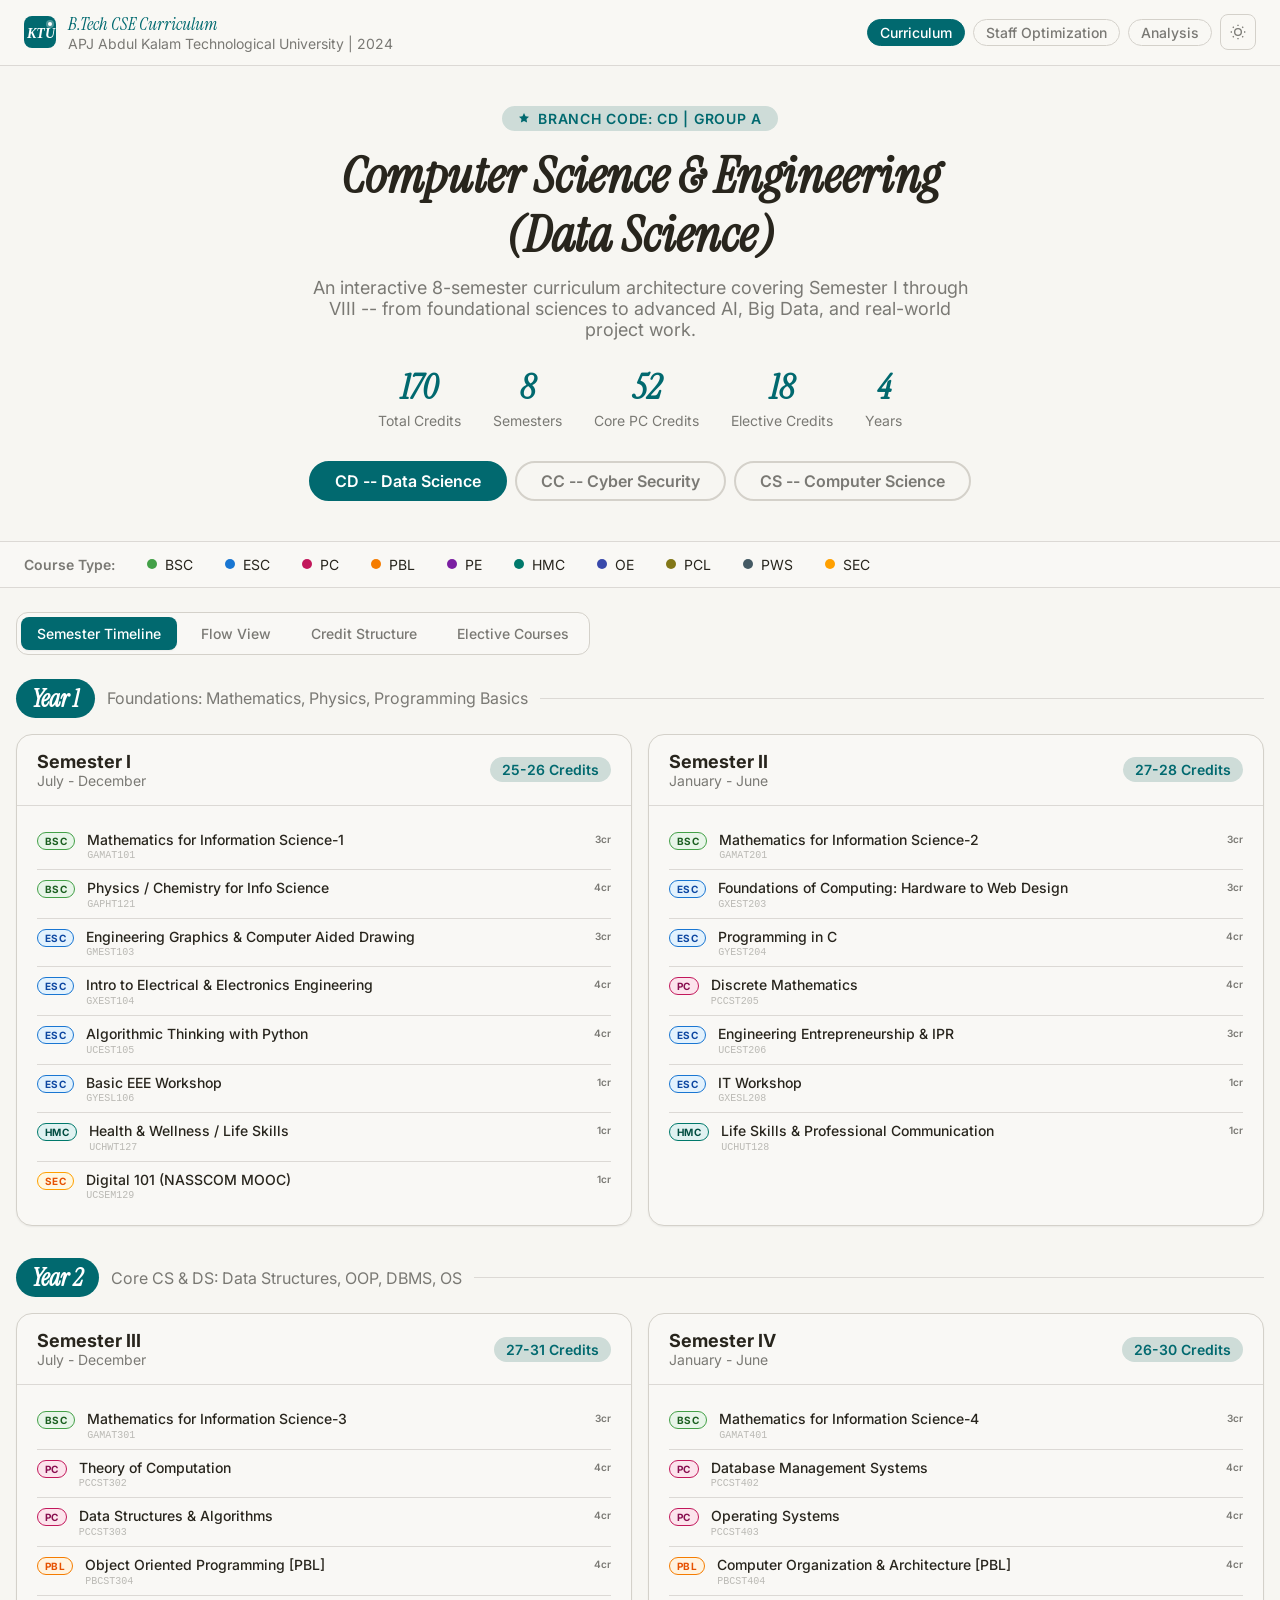
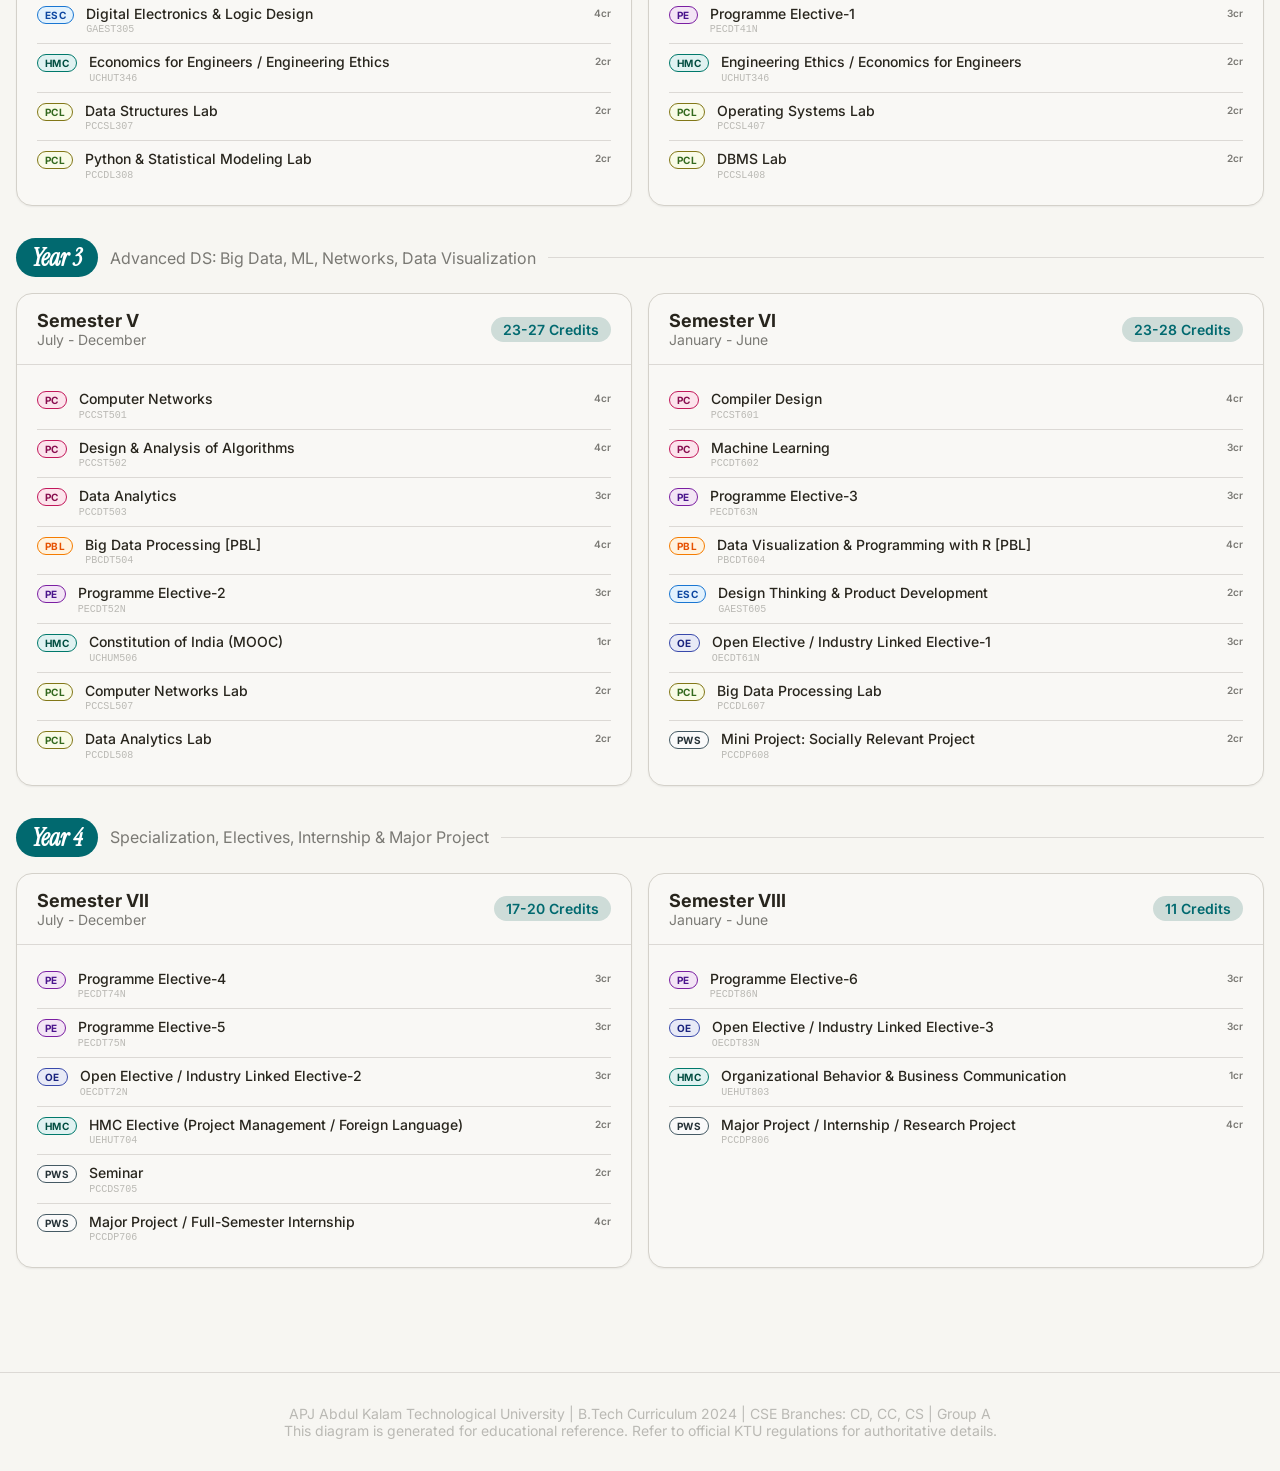
==== index.html @ 8cf97172 "Add files via upload" ====
<!DOCTYPE html>
<html lang="en" data-theme="light">
<head>
<meta charset="UTF-8">
<meta name="viewport" content="width=device-width, initial-scale=1.0">
<title>KTU B.Tech CSE Curriculum Architecture 2024</title>
<link rel="preconnect" href="https://fonts.googleapis.com">
<link rel="preconnect" href="https://fonts.gstatic.com" crossorigin>
<link href="https://fonts.googleapis.com/css2?family=Inter:wght@300..700&family=Instrument+Serif:ital@0;1&display=swap" rel="stylesheet">
<link rel="stylesheet" href="css/styles.css">
</head>
<body>

<nav class="topbar">
  <div class="topbar-brand">
    <svg width="32" height="32" viewBox="0 0 32 32" fill="none" aria-label="KTU CSE Logo">
      <rect width="32" height="32" rx="8" fill="var(--color-primary)"/>
      <text x="3" y="22" font-family="Georgia,serif" font-size="14" font-weight="700" fill="white" font-style="italic">KTU</text>
      <circle cx="26" cy="8" r="4" fill="white" opacity="0.3"/>
      <circle cx="26" cy="8" r="2" fill="white"/>
    </svg>
    <div>
      <div class="brand-name">B.Tech CSE Curriculum</div>
      <div class="brand-sub">APJ Abdul Kalam Technological University | 2024</div>
    </div>
  </div>
  <div class="topbar-nav">
    <a href="index.html" class="nav-pill active">Curriculum</a>
    <a href="optimization.html" class="nav-pill">Staff Optimization</a>
    <a href="analysis.html" class="nav-pill">Analysis</a>
    <button class="theme-toggle" data-theme-toggle aria-label="Toggle theme">
      <svg width="16" height="16" viewBox="0 0 24 24" fill="none" stroke="currentColor" stroke-width="2"><circle cx="12" cy="12" r="5"/><path d="M12 1v2M12 21v2M4.22 4.22l1.42 1.42M18.36 18.36l1.42 1.42M1 12h2M21 12h2M4.22 19.78l1.42-1.42M18.36 5.64l1.42-1.42"/></svg>
    </button>
  </div>
</nav>

<section class="hero reveal">
  <div class="hero-badge">
    <svg width="12" height="12" viewBox="0 0 24 24" fill="currentColor"><path d="M12 2L15.09 8.26L22 9.27L17 14.14L18.18 21.02L12 17.77L5.82 21.02L7 14.14L2 9.27L8.91 8.26L12 2Z"/></svg>
    <span id="hero-badge-text">Branch Code: CD | Group A</span>
  </div>
  <h1 id="hero-title">Computer Science &amp; Engineering<br/>(Data Science)</h1>
  <p id="hero-desc">An interactive 8-semester curriculum architecture covering Semester I through VIII -- from foundational sciences to advanced AI, Big Data, and real-world project work.</p>
  <div class="hero-stats">
    <div class="stat-item"><div class="stat-num">170</div><div class="stat-label">Total Credits</div></div>
    <div class="stat-item"><div class="stat-num">8</div><div class="stat-label">Semesters</div></div>
    <div class="stat-item"><div class="stat-num">52</div><div class="stat-label">Core PC Credits</div></div>
    <div class="stat-item"><div class="stat-num">18</div><div class="stat-label">Elective Credits</div></div>
    <div class="stat-item"><div class="stat-num">4</div><div class="stat-label">Years</div></div>
  </div>
</section>

<!-- BRANCH SELECTOR -->
<div style="text-align:center;padding:0 var(--space-6) var(--space-4);">
  <div class="branch-tabs">
    <button class="branch-tab active" data-branch="CD">CD -- Data Science</button>
    <button class="branch-tab" data-branch="CC">CC -- Cyber Security</button>
    <button class="branch-tab" data-branch="CS">CS -- Computer Science</button>
  </div>
</div>

<div class="legend-bar">
  <div class="legend-inner">
    <span class="legend-label">Course Type:</span>
    <span class="legend-item"><span class="legend-dot" style="background:var(--bsc-border)"></span>BSC</span>
    <span class="legend-item"><span class="legend-dot" style="background:var(--esc-border)"></span>ESC</span>
    <span class="legend-item"><span class="legend-dot" style="background:var(--pc-border)"></span>PC</span>
    <span class="legend-item"><span class="legend-dot" style="background:var(--pbl-border)"></span>PBL</span>
    <span class="legend-item"><span class="legend-dot" style="background:var(--pe-border)"></span>PE</span>
    <span class="legend-item"><span class="legend-dot" style="background:var(--hmc-border)"></span>HMC</span>
    <span class="legend-item"><span class="legend-dot" style="background:var(--oe-border)"></span>OE</span>
    <span class="legend-item"><span class="legend-dot" style="background:var(--pcl-border)"></span>PCL</span>
    <span class="legend-item"><span class="legend-dot" style="background:var(--pws-border)"></span>PWS</span>
    <span class="legend-item"><span class="legend-dot" style="background:var(--sec-border)"></span>SEC</span>
  </div>
</div>

<main class="main-content">
  <div class="view-tabs">
    <button class="view-tab active" data-view="timeline">Semester Timeline</button>
    <button class="view-tab" data-view="flow">Flow View</button>
    <button class="view-tab" data-view="credits">Credit Structure</button>
    <button class="view-tab" data-view="electives">Elective Courses</button>
  </div>

  <!-- TIMELINE VIEW -->
  <div class="timeline active" id="view-timeline">
    <div class="year-section reveal">
      <div class="year-header">
        <span class="year-badge">Year 1</span>
        <span class="year-label">Foundations: Mathematics, Physics, Programming Basics</span>
        <div class="year-line"></div>
      </div>
      <div class="semesters-row">
        <div class="semester-card" id="sem1">
          <div class="sem-header">
            <div><div class="sem-title">Semester I</div><div class="sem-period">July - December</div></div>
            <span class="sem-credits-badge" id="sem1-credits">25-26 Credits</span>
          </div>
          <div class="sem-body" id="sem1-body"></div>
        </div>
        <div class="semester-card" id="sem2">
          <div class="sem-header">
            <div><div class="sem-title">Semester II</div><div class="sem-period">January - June</div></div>
            <span class="sem-credits-badge" id="sem2-credits">27-28 Credits</span>
          </div>
          <div class="sem-body" id="sem2-body"></div>
        </div>
      </div>
    </div>

    <div class="year-section reveal">
      <div class="year-header">
        <span class="year-badge">Year 2</span>
        <span class="year-label">Core CS: Data Structures, Theory, DBMS, OS</span>
        <div class="year-line"></div>
      </div>
      <div class="semesters-row">
        <div class="semester-card" id="sem3">
          <div class="sem-header">
            <div><div class="sem-title">Semester III</div><div class="sem-period">July - December</div></div>
            <span class="sem-credits-badge" id="sem3-credits">27-31 Credits</span>
          </div>
          <div class="sem-body" id="sem3-body"></div>
        </div>
        <div class="semester-card" id="sem4">
          <div class="sem-header">
            <div><div class="sem-title">Semester IV</div><div class="sem-period">January - June</div></div>
            <span class="sem-credits-badge" id="sem4-credits">26-30 Credits</span>
          </div>
          <div class="sem-body" id="sem4-body"></div>
        </div>
      </div>
    </div>

    <div class="year-section reveal">
      <div class="year-header">
        <span class="year-badge">Year 3</span>
        <span class="year-label">Advanced: Networks, ML, Compiler Design</span>
        <div class="year-line"></div>
      </div>
      <div class="semesters-row">
        <div class="semester-card" id="sem5">
          <div class="sem-header">
            <div><div class="sem-title">Semester V</div><div class="sem-period">July - December</div></div>
            <span class="sem-credits-badge" id="sem5-credits">23-27 Credits</span>
          </div>
          <div class="sem-body" id="sem5-body"></div>
        </div>
        <div class="semester-card" id="sem6">
          <div class="sem-header">
            <div><div class="sem-title">Semester VI</div><div class="sem-period">January - June</div></div>
            <span class="sem-credits-badge" id="sem6-credits">23-28 Credits</span>
          </div>
          <div class="sem-body" id="sem6-body"></div>
        </div>
      </div>
    </div>

    <div class="year-section reveal">
      <div class="year-header">
        <span class="year-badge">Year 4</span>
        <span class="year-label">Specialization, Electives, Internship & Major Project</span>
        <div class="year-line"></div>
      </div>
      <div class="semesters-row">
        <div class="semester-card" id="sem7">
          <div class="sem-header">
            <div><div class="sem-title">Semester VII</div><div class="sem-period">July - December</div></div>
            <span class="sem-credits-badge" id="sem7-credits">17-20 Credits</span>
          </div>
          <div class="sem-body" id="sem7-body"></div>
        </div>
        <div class="semester-card" id="sem8">
          <div class="sem-header">
            <div><div class="sem-title">Semester VIII</div><div class="sem-period">January - June</div></div>
            <span class="sem-credits-badge" id="sem8-credits">11 Credits</span>
          </div>
          <div class="sem-body" id="sem8-body"></div>
        </div>
      </div>
    </div>
  </div>

  <div class="flow-view" id="view-flow">
    <div class="flow-grid" id="flow-grid"></div>
  </div>

  <div class="credits-view" id="view-credits">
    <div class="credits-grid" id="credits-grid"></div>
  </div>

  <div class="electives-view credits-view" id="view-electives">
    <div class="electives-grid" id="electives-grid"></div>
  </div>
</main>

<div class="tooltip-overlay" id="tooltip">
  <div class="tooltip-box">
    <div class="tooltip-title" id="tooltip-title"></div>
    <div class="tooltip-detail" id="tooltip-detail"></div>
  </div>
</div>

<footer class="footer">
  APJ Abdul Kalam Technological University | B.Tech Curriculum 2024 | CSE Branches: CD, CC, CS | Group A<br>
  This diagram is generated for educational reference. Refer to official KTU regulations for authoritative details.
</footer>

<script src="js/data.js"></script>
<script src="js/app.js"></script>
</body>
</html>
---- css/styles.css ----
/* ===== THEME VARIABLES ===== */
:root,[data-theme="light"]{
  --color-bg:#f7f6f2;--color-surface:#f9f8f5;--color-surface-2:#fbfbf9;
  --color-surface-offset:#f3f0ec;--color-border:#d4d1ca;--color-divider:#dcd9d5;
  --color-text:#28251d;--color-text-muted:#7a7974;--color-text-faint:#bab9b4;
  --color-primary:#01696f;--color-primary-hover:#0c4e54;--color-primary-highlight:#cedcd8;
  --shadow-sm:0 1px 2px oklch(0.2 0.01 80/0.06);
  --shadow-md:0 4px 12px oklch(0.2 0.01 80/0.08);
  --shadow-lg:0 12px 32px oklch(0.2 0.01 80/0.12);
  --radius-sm:0.375rem;--radius-md:0.5rem;--radius-lg:0.75rem;--radius-xl:1rem;--radius-full:9999px;
  --font-body:'Inter',sans-serif;--font-display:'Instrument Serif',Georgia,serif;
  --text-xs:clamp(0.75rem,0.7rem + 0.25vw,0.875rem);
  --text-sm:clamp(0.875rem,0.8rem + 0.35vw,1rem);
  --text-base:clamp(1rem,0.95rem + 0.25vw,1.125rem);
  --text-lg:clamp(1.125rem,1rem + 0.75vw,1.5rem);
  --text-xl:clamp(1.5rem,1.2rem + 1.25vw,2.25rem);
  --text-2xl:clamp(2rem,1.2rem + 2.5vw,3.5rem);
  --space-1:0.25rem;--space-2:0.5rem;--space-3:0.75rem;--space-4:1rem;
  --space-5:1.25rem;--space-6:1.5rem;--space-8:2rem;--space-10:2.5rem;
  --space-12:3rem;--space-16:4rem;
  --bsc-bg:#e8f5e9;--bsc-border:#43a047;--bsc-text:#1b5e20;
  --esc-bg:#e3f2fd;--esc-border:#1976d2;--esc-text:#0d47a1;
  --pc-bg:#fce4ec;--pc-border:#c2185b;--pc-text:#880e4f;
  --pbl-bg:#fff3e0;--pbl-border:#f57c00;--pbl-text:#e65100;
  --pe-bg:#f3e5f5;--pe-border:#7b1fa2;--pe-text:#4a148c;
  --hmc-bg:#e0f2f1;--hmc-border:#00796b;--hmc-text:#004d40;
  --oe-bg:#e8eaf6;--oe-border:#3949ab;--oe-text:#1a237e;
  --pws-bg:#fafafa;--pws-border:#455a64;--pws-text:#263238;
  --pcl-bg:#f9fbe7;--pcl-border:#827717;--pcl-text:#33691e;
  --sec-bg:#fff8e1;--sec-border:#ffa000;--sec-text:#e65100;
}
[data-theme="dark"]{
  --color-bg:#171614;--color-surface:#1c1b19;--color-surface-2:#201f1d;
  --color-surface-offset:#1d1c1a;--color-border:#393836;--color-divider:#262523;
  --color-text:#cdccca;--color-text-muted:#797876;--color-text-faint:#5a5957;
  --color-primary:#4f98a3;--color-primary-hover:#227f8b;--color-primary-highlight:#313b3b;
  --shadow-sm:0 1px 2px oklch(0 0 0/0.2);
  --shadow-md:0 4px 12px oklch(0 0 0/0.3);
  --shadow-lg:0 12px 32px oklch(0 0 0/0.4);
  --bsc-bg:#1a2e1a;--bsc-border:#66bb6a;--bsc-text:#a5d6a7;
  --esc-bg:#0d1e33;--esc-border:#42a5f5;--esc-text:#90caf9;
  --pc-bg:#2d0e1e;--pc-border:#ec407a;--pc-text:#f48fb1;
  --pbl-bg:#2e1a06;--pbl-border:#ffa726;--pbl-text:#ffcc80;
  --pe-bg:#1e0e2d;--pe-border:#ab47bc;--pe-text:#ce93d8;
  --hmc-bg:#061e1c;--hmc-border:#26a69a;--hmc-text:#80cbc4;
  --oe-bg:#0e1225;--oe-border:#5c6bc0;--oe-text:#9fa8da;
  --pws-bg:#0e1214;--pws-border:#78909c;--pws-text:#b0bec5;
  --pcl-bg:#1a1e06;--pcl-border:#c6ca12;--pcl-text:#e6ee9c;
  --sec-bg:#1e1a06;--sec-border:#ffca28;--sec-text:#ffe082;
}

/* ===== RESET ===== */
*,*::before,*::after{box-sizing:border-box;margin:0;padding:0;}
html{-webkit-font-smoothing:antialiased;scroll-behavior:smooth;scroll-padding-top:80px;}
body{min-height:100dvh;font-family:var(--font-body);font-size:var(--text-sm);color:var(--color-text);background:var(--color-bg);transition:background 0.3s,color 0.3s;}
img{display:block;max-width:100%;height:auto;}
button{cursor:pointer;background:none;border:none;font:inherit;color:inherit;}
a{color:inherit;text-decoration:none;}
:focus-visible{outline:2px solid var(--color-primary);outline-offset:3px;border-radius:var(--radius-sm);}
@media(prefers-reduced-motion:reduce){*,*::before,*::after{animation-duration:.01ms!important;transition-duration:.01ms!important;}}

/* ===== TOPBAR ===== */
.topbar{position:sticky;top:0;z-index:100;background:color-mix(in oklch,var(--color-surface) 92%,transparent);backdrop-filter:blur(12px);border-bottom:1px solid var(--color-divider);padding:var(--space-3) var(--space-6);display:flex;align-items:center;justify-content:space-between;gap:var(--space-4);}
.topbar-brand{display:flex;align-items:center;gap:var(--space-3);}
.topbar-brand svg{color:var(--color-primary);}
.brand-name{font-family:var(--font-display);font-size:var(--text-base);font-style:italic;color:var(--color-primary);}
.brand-sub{font-size:var(--text-xs);color:var(--color-text-muted);line-height:1.2;}
.topbar-nav{display:flex;align-items:center;gap:var(--space-2);flex-wrap:wrap;}
.nav-pill{font-size:var(--text-xs);font-weight:500;padding:var(--space-1) var(--space-3);border-radius:var(--radius-full);border:1px solid var(--color-border);color:var(--color-text-muted);cursor:pointer;transition:all 0.18s ease;text-decoration:none;display:inline-flex;align-items:center;gap:4px;}
.nav-pill:hover,.nav-pill.active{background:var(--color-primary);border-color:var(--color-primary);color:#fff;}
.theme-toggle{display:flex;align-items:center;justify-content:center;width:36px;height:36px;border-radius:var(--radius-md);border:1px solid var(--color-border);color:var(--color-text-muted);transition:all 0.18s ease;}
.theme-toggle:hover{background:var(--color-surface-offset);color:var(--color-text);}

/* ===== HERO ===== */
.hero{padding:var(--space-10) var(--space-6) var(--space-8);text-align:center;max-width:900px;margin:0 auto;}
.hero-badge{display:inline-flex;align-items:center;gap:var(--space-2);font-size:var(--text-xs);font-weight:600;padding:var(--space-1) var(--space-4);border-radius:var(--radius-full);background:var(--color-primary-highlight);color:var(--color-primary);margin-bottom:var(--space-4);letter-spacing:0.05em;text-transform:uppercase;}
.hero h1{font-family:var(--font-display);font-size:var(--text-2xl);font-style:italic;color:var(--color-text);line-height:1.15;margin-bottom:var(--space-3);}
.hero p{font-size:var(--text-base);color:var(--color-text-muted);max-width:60ch;margin:0 auto var(--space-6);}
.hero-stats{display:flex;justify-content:center;gap:var(--space-8);flex-wrap:wrap;}
.stat-item{text-align:center;}
.stat-num{font-size:var(--text-xl);font-weight:700;color:var(--color-primary);font-family:var(--font-display);font-style:italic;}
.stat-label{font-size:var(--text-xs);color:var(--color-text-muted);margin-top:2px;}

/* ===== BRANCH TABS ===== */
.branch-tabs{display:flex;gap:var(--space-2);justify-content:center;margin-bottom:var(--space-6);flex-wrap:wrap;}
.branch-tab{font-size:var(--text-sm);font-weight:600;padding:var(--space-2) var(--space-6);border-radius:var(--radius-full);border:2px solid var(--color-border);color:var(--color-text-muted);cursor:pointer;transition:all 0.2s ease;}
.branch-tab:hover{border-color:var(--color-primary);color:var(--color-primary);}
.branch-tab.active{background:var(--color-primary);border-color:var(--color-primary);color:#fff;}

/* ===== LEGEND ===== */
.legend-bar{background:var(--color-surface);border-top:1px solid var(--color-divider);border-bottom:1px solid var(--color-divider);padding:var(--space-3) var(--space-6);overflow-x:auto;}
.legend-inner{display:flex;gap:var(--space-4);align-items:center;min-width:max-content;margin:0 auto;max-width:1400px;}
.legend-label{font-size:var(--text-xs);font-weight:600;color:var(--color-text-muted);margin-right:var(--space-2);}
.legend-item{display:flex;align-items:center;gap:var(--space-2);font-size:var(--text-xs);white-space:nowrap;cursor:pointer;padding:2px var(--space-2);border-radius:var(--radius-sm);transition:background 0.15s;}
.legend-item:hover{background:var(--color-surface-offset);}
.legend-dot{width:10px;height:10px;border-radius:50%;flex-shrink:0;}

/* ===== MAIN LAYOUT ===== */
.main-content{padding:var(--space-6) var(--space-4);max-width:1500px;margin:0 auto;}

/* ===== VIEW TABS ===== */
.view-tabs{display:flex;gap:var(--space-2);margin-bottom:var(--space-6);background:var(--color-surface);border:1px solid var(--color-border);border-radius:var(--radius-lg);padding:var(--space-1);width:fit-content;flex-wrap:wrap;}
.view-tab{font-size:var(--text-xs);font-weight:500;padding:var(--space-2) var(--space-4);border-radius:var(--radius-md);color:var(--color-text-muted);cursor:pointer;transition:all 0.18s ease;}
.view-tab.active{background:var(--color-primary);color:#fff;box-shadow:var(--shadow-sm);}

/* ===== TIMELINE ===== */
.timeline{display:none;}
.timeline.active{display:block;}
.year-section{margin-bottom:var(--space-8);}
.year-header{display:flex;align-items:center;gap:var(--space-3);margin-bottom:var(--space-4);}
.year-badge{font-family:var(--font-display);font-style:italic;font-size:var(--text-lg);font-weight:700;color:#fff;background:var(--color-primary);padding:var(--space-1) var(--space-4);border-radius:var(--radius-full);}
.year-label{font-size:var(--text-sm);color:var(--color-text-muted);}
.year-line{flex:1;height:1px;background:var(--color-divider);}
.semesters-row{display:grid;grid-template-columns:1fr 1fr;gap:var(--space-4);}
@media(max-width:900px){.semesters-row{grid-template-columns:1fr;}}
.semester-card{background:var(--color-surface);border:1px solid var(--color-border);border-radius:var(--radius-xl);overflow:hidden;box-shadow:var(--shadow-sm);transition:box-shadow 0.2s;}
.semester-card:hover{box-shadow:var(--shadow-md);}
.sem-header{padding:var(--space-4) var(--space-5);display:flex;align-items:center;justify-content:space-between;border-bottom:1px solid var(--color-divider);}
.sem-title{font-weight:700;font-size:var(--text-base);color:var(--color-text);}
.sem-period{font-size:var(--text-xs);color:var(--color-text-muted);}
.sem-credits-badge{font-size:var(--text-xs);font-weight:600;padding:var(--space-1) var(--space-3);border-radius:var(--radius-full);background:var(--color-primary-highlight);color:var(--color-primary);}
.sem-body{padding:var(--space-4) var(--space-5);}
.course-item{display:flex;align-items:flex-start;gap:var(--space-3);padding:var(--space-2) 0;border-bottom:1px solid var(--color-divider);}
.course-item:last-child{border-bottom:none;}
.course-type-chip{font-size:10px;font-weight:700;padding:2px 7px;border-radius:var(--radius-full);flex-shrink:0;letter-spacing:0.04em;text-transform:uppercase;margin-top:2px;}
.course-info{flex:1;}
.course-name{font-size:var(--text-xs);font-weight:500;color:var(--color-text);line-height:1.4;}
.course-code{font-size:10px;color:var(--color-text-faint);font-family:monospace;margin-top:1px;}
.course-credits{font-size:10px;font-weight:600;color:var(--color-text-muted);flex-shrink:0;padding-top:3px;}

/* Course type chips */
.chip-BSC{background:var(--bsc-bg);color:var(--bsc-text);border:1px solid var(--bsc-border);}
.chip-ESC{background:var(--esc-bg);color:var(--esc-text);border:1px solid var(--esc-border);}
.chip-PC{background:var(--pc-bg);color:var(--pc-text);border:1px solid var(--pc-border);}
.chip-PBL{background:var(--pbl-bg);color:var(--pbl-text);border:1px solid var(--pbl-border);}
.chip-PE{background:var(--pe-bg);color:var(--pe-text);border:1px solid var(--pe-border);}
.chip-HMC{background:var(--hmc-bg);color:var(--hmc-text);border:1px solid var(--hmc-border);}
.chip-OE{background:var(--oe-bg);color:var(--oe-text);border:1px solid var(--oe-border);}
.chip-PWS{background:var(--pws-bg);color:var(--pws-text);border:1px solid var(--pws-border);}
.chip-PCL{background:var(--pcl-bg);color:var(--pcl-text);border:1px solid var(--pcl-border);}
.chip-SEC{background:var(--sec-bg);color:var(--sec-text);border:1px solid var(--sec-border);}

/* ===== FLOW VIEW ===== */
.flow-view{display:none;}
.flow-view.active{display:block;}
.flow-grid{display:grid;grid-template-columns:repeat(8,1fr);gap:var(--space-3);overflow-x:auto;padding-bottom:var(--space-4);}
@media(max-width:1200px){.flow-grid{grid-template-columns:repeat(4,minmax(220px,1fr));}}
@media(max-width:700px){.flow-grid{grid-template-columns:repeat(2,minmax(200px,1fr));}}
.flow-sem-head{text-align:center;padding:var(--space-2);background:var(--color-primary);color:#fff;border-radius:var(--radius-md) var(--radius-md) 0 0;font-weight:700;font-size:var(--text-xs);}
.flow-sem-period{text-align:center;font-size:10px;background:var(--color-primary-hover);color:rgba(255,255,255,0.8);padding:2px var(--space-2);}
.flow-courses{background:var(--color-surface);border:1px solid var(--color-border);border-top:none;border-radius:0 0 var(--radius-md) var(--radius-md);padding:var(--space-2);}
.flow-course{padding:var(--space-2);border-radius:var(--radius-sm);margin-bottom:var(--space-1);font-size:10px;line-height:1.3;cursor:pointer;transition:transform 0.15s,box-shadow 0.15s;}
.flow-course:hover{transform:translateY(-2px);box-shadow:var(--shadow-md);}
.flow-course-name{font-weight:500;}
.flow-course-credits{font-size:9px;opacity:0.75;margin-top:1px;}

/* ===== CREDIT OVERVIEW ===== */
.credits-view{display:none;}
.credits-view.active{display:block;}
.credits-grid{display:grid;grid-template-columns:repeat(auto-fill,minmax(280px,1fr));gap:var(--space-4);margin-bottom:var(--space-6);}
.credit-card{background:var(--color-surface);border:1px solid var(--color-border);border-radius:var(--radius-lg);padding:var(--space-5);box-shadow:var(--shadow-sm);}
.credit-card-header{display:flex;justify-content:space-between;align-items:flex-start;margin-bottom:var(--space-3);}
.credit-card-title{font-weight:600;font-size:var(--text-sm);color:var(--color-text);}
.credit-card-total{font-family:var(--font-display);font-style:italic;font-size:var(--text-xl);font-weight:700;color:var(--color-primary);}
.credit-bar-wrap{height:8px;background:var(--color-surface-offset);border-radius:var(--radius-full);overflow:hidden;margin-bottom:var(--space-2);}
.credit-bar{height:100%;border-radius:var(--radius-full);transition:width 1s ease;}
.credit-desc{font-size:var(--text-xs);color:var(--color-text-muted);}

/* ===== ELECTIVES ===== */
.electives-section{margin-top:var(--space-8);}
.section-title{font-family:var(--font-display);font-style:italic;font-size:var(--text-lg);color:var(--color-text);margin-bottom:var(--space-4);}
.electives-grid{display:grid;grid-template-columns:repeat(auto-fill,minmax(300px,1fr));gap:var(--space-4);}
.elective-card{background:var(--color-surface);border:1px solid var(--color-border);border-radius:var(--radius-lg);overflow:hidden;box-shadow:var(--shadow-sm);}
.elective-header{padding:var(--space-3) var(--space-4);display:flex;justify-content:space-between;align-items:center;border-bottom:1px solid var(--color-divider);}
.elective-title{font-weight:600;font-size:var(--text-sm);color:var(--color-text);}
.elective-sem{font-size:var(--text-xs);color:var(--color-text-muted);}
.elective-body{padding:var(--space-3) var(--space-4);}
.elective-item{display:flex;align-items:center;gap:var(--space-2);padding:var(--space-1) 0;font-size:var(--text-xs);border-bottom:1px solid var(--color-divider);}
.elective-item:last-child{border-bottom:none;}
.elective-code{font-family:monospace;font-size:10px;color:var(--color-text-faint);width:75px;flex-shrink:0;}
.elective-name{color:var(--color-text);}

/* ===== TOOLTIP ===== */
.tooltip-overlay{position:fixed;z-index:200;pointer-events:none;opacity:0;transition:opacity 0.15s;max-width:260px;}
.tooltip-overlay.visible{opacity:1;}
.tooltip-box{background:var(--color-text);color:var(--color-bg);border-radius:var(--radius-md);padding:var(--space-3);font-size:var(--text-xs);box-shadow:var(--shadow-lg);}
.tooltip-title{font-weight:600;margin-bottom:var(--space-1);}
.tooltip-detail{color:color-mix(in oklch,var(--color-bg) 80%,transparent);line-height:1.5;}

/* ===== FOOTER ===== */
.footer{text-align:center;padding:var(--space-8) var(--space-4);color:var(--color-text-faint);font-size:var(--text-xs);border-top:1px solid var(--color-divider);margin-top:var(--space-12);}

/* ===== SCROLL REVEAL ===== */
.reveal{opacity:0;transform:translateY(16px);transition:opacity 0.5s ease,transform 0.5s ease;}
.reveal.visible{opacity:1;transform:none;}

/* ===== OPTIMIZATION PAGE ===== */
.page-header{padding:var(--space-8) var(--space-6) var(--space-6);text-align:center;max-width:1100px;margin:0 auto;}
.page-header h1{font-family:var(--font-display);font-size:var(--text-2xl);font-style:italic;color:var(--color-text);line-height:1.15;margin-bottom:var(--space-3);}
.page-header p{font-size:var(--text-base);color:var(--color-text-muted);max-width:60ch;margin:0 auto;}

.opt-layout{display:grid;grid-template-columns:360px 1fr;gap:var(--space-6);max-width:1400px;margin:0 auto;padding:0 var(--space-4);}
@media(max-width:900px){.opt-layout{grid-template-columns:1fr;}}

.panel{background:var(--color-surface);border:1px solid var(--color-border);border-radius:var(--radius-xl);padding:var(--space-5);box-shadow:var(--shadow-sm);}
.panel-title{font-weight:700;font-size:var(--text-base);color:var(--color-text);margin-bottom:var(--space-4);display:flex;align-items:center;gap:var(--space-2);}

.form-group{margin-bottom:var(--space-4);}
.form-label{display:block;font-size:var(--text-xs);font-weight:600;color:var(--color-text-muted);margin-bottom:var(--space-1);text-transform:uppercase;letter-spacing:0.05em;}
.form-input,.form-select{width:100%;padding:var(--space-2) var(--space-3);border:1px solid var(--color-border);border-radius:var(--radius-md);background:var(--color-bg);color:var(--color-text);font-size:var(--text-sm);font-family:var(--font-body);transition:border-color 0.15s;}
.form-input:focus,.form-select:focus{outline:none;border-color:var(--color-primary);}
.form-select{cursor:pointer;}

.btn{display:inline-flex;align-items:center;gap:var(--space-2);padding:var(--space-2) var(--space-5);border-radius:var(--radius-md);font-size:var(--text-sm);font-weight:600;cursor:pointer;transition:all 0.18s ease;border:none;}
.btn-primary{background:var(--color-primary);color:#fff;}
.btn-primary:hover{background:var(--color-primary-hover);}
.btn-outline{background:transparent;border:1px solid var(--color-border);color:var(--color-text-muted);}
.btn-outline:hover{border-color:var(--color-primary);color:var(--color-primary);}
.btn-danger{background:#dc3545;color:#fff;}
.btn-danger:hover{background:#c82333;}
.btn-sm{padding:var(--space-1) var(--space-3);font-size:var(--text-xs);}

.staff-list{max-height:400px;overflow-y:auto;margin-top:var(--space-4);}
.staff-item{display:flex;align-items:center;justify-content:space-between;padding:var(--space-2) var(--space-3);border:1px solid var(--color-divider);border-radius:var(--radius-md);margin-bottom:var(--space-2);background:var(--color-surface-2);transition:background 0.15s;}
.staff-item:hover{background:var(--color-surface-offset);}
.staff-name{font-weight:600;font-size:var(--text-sm);color:var(--color-text);}
.staff-subjects{font-size:var(--text-xs);color:var(--color-text-muted);margin-top:2px;}
.staff-remove{color:var(--color-text-faint);cursor:pointer;padding:4px;border-radius:var(--radius-sm);transition:color 0.15s;}
.staff-remove:hover{color:#dc3545;}

.cluster-card{background:var(--color-surface);border:1px solid var(--color-border);border-radius:var(--radius-lg);overflow:hidden;margin-bottom:var(--space-4);box-shadow:var(--shadow-sm);}
.cluster-header{padding:var(--space-3) var(--space-4);border-bottom:1px solid var(--color-divider);display:flex;justify-content:space-between;align-items:center;}
.cluster-name{font-weight:700;font-size:var(--text-sm);}
.cluster-count{font-size:var(--text-xs);color:var(--color-text-muted);background:var(--color-surface-offset);padding:2px 8px;border-radius:var(--radius-full);}
.cluster-body{padding:var(--space-3) var(--space-4);}
.cluster-subjects{display:flex;flex-wrap:wrap;gap:var(--space-1);margin-bottom:var(--space-3);}
.cluster-subject-tag{font-size:10px;font-weight:600;padding:2px 8px;border-radius:var(--radius-full);}
.cluster-staff-item{display:flex;align-items:center;gap:var(--space-2);padding:var(--space-1) 0;font-size:var(--text-xs);border-bottom:1px solid var(--color-divider);}
.cluster-staff-item:last-child{border-bottom:none;}
.cluster-staff-name{font-weight:600;color:var(--color-text);}
.cluster-staff-expertise{color:var(--color-text-muted);}

.expertise-badge{display:inline-flex;align-items:center;gap:4px;font-size:9px;padding:2px 6px;border-radius:var(--radius-full);font-weight:600;}
.expertise-high{background:#e8f5e9;color:#2e7d32;border:1px solid #66bb6a;}
.expertise-medium{background:#fff3e0;color:#ef6c00;border:1px solid #ffa726;}
.expertise-low{background:#fce4ec;color:#c62828;border:1px solid #ef5350;}
[data-theme="dark"] .expertise-high{background:#1a2e1a;color:#a5d6a7;border-color:#66bb6a;}
[data-theme="dark"] .expertise-medium{background:#2e1a06;color:#ffcc80;border-color:#ffa726;}
[data-theme="dark"] .expertise-low{background:#2d0e1e;color:#f48fb1;border-color:#ef5350;}

/* ===== ANALYSIS PAGE ===== */
.analysis-grid{display:grid;grid-template-columns:1fr 1fr;gap:var(--space-6);max-width:1400px;margin:0 auto;padding:0 var(--space-4);}
@media(max-width:900px){.analysis-grid{grid-template-columns:1fr;}}

.chart-card{background:var(--color-surface);border:1px solid var(--color-border);border-radius:var(--radius-xl);padding:var(--space-5);box-shadow:var(--shadow-sm);}
.chart-card.full-width{grid-column:1/-1;}
.chart-title{font-weight:700;font-size:var(--text-base);color:var(--color-text);margin-bottom:var(--space-4);display:flex;align-items:center;gap:var(--space-2);}
.chart-wrap{position:relative;height:350px;}
.chart-wrap.tall{height:500px;}

.overlap-table{width:100%;border-collapse:collapse;font-size:var(--text-xs);}
.overlap-table th,.overlap-table td{padding:var(--space-2) var(--space-3);text-align:left;border-bottom:1px solid var(--color-divider);}
.overlap-table th{font-weight:600;color:var(--color-text-muted);text-transform:uppercase;letter-spacing:0.05em;font-size:10px;}
.overlap-table td{color:var(--color-text);}
.overlap-table tr:hover td{background:var(--color-surface-offset);}
.overlap-badge{font-size:10px;font-weight:700;padding:2px 8px;border-radius:var(--radius-full);display:inline-block;}
.overlap-common{background:var(--bsc-bg);color:var(--bsc-text);border:1px solid var(--bsc-border);}
.overlap-unique{background:var(--pe-bg);color:var(--pe-text);border:1px solid var(--pe-border);}

.insight-card{background:var(--color-surface-2);border:1px solid var(--color-divider);border-radius:var(--radius-md);padding:var(--space-3) var(--space-4);margin-bottom:var(--space-3);}
.insight-title{font-weight:600;font-size:var(--text-sm);color:var(--color-primary);margin-bottom:var(--space-1);}
.insight-text{font-size:var(--text-xs);color:var(--color-text-muted);line-height:1.6;}

.tag-cloud{display:flex;flex-wrap:wrap;gap:var(--space-2);margin-top:var(--space-3);}
.tag-item{padding:var(--space-1) var(--space-3);border-radius:var(--radius-full);font-size:var(--text-xs);font-weight:500;border:1px solid var(--color-border);color:var(--color-text-muted);transition:all 0.15s;}
.tag-item:hover{border-color:var(--color-primary);color:var(--color-primary);}

.comparison-row{display:grid;grid-template-columns:repeat(3,1fr);gap:var(--space-3);margin-bottom:var(--space-3);}
@media(max-width:700px){.comparison-row{grid-template-columns:1fr;}}
.comparison-cell{text-align:center;padding:var(--space-3);background:var(--color-surface-2);border-radius:var(--radius-md);border:1px solid var(--color-divider);}
.comparison-branch{font-size:var(--text-xs);font-weight:600;color:var(--color-primary);margin-bottom:var(--space-1);text-transform:uppercase;letter-spacing:0.05em;}
.comparison-value{font-family:var(--font-display);font-style:italic;font-size:var(--text-xl);font-weight:700;color:var(--color-text);}
.comparison-label{font-size:var(--text-xs);color:var(--color-text-muted);margin-top:2px;}

/* Empty state */
.empty-state{text-align:center;padding:var(--space-10);color:var(--color-text-faint);}
.empty-state svg{margin:0 auto var(--space-3);opacity:0.5;}
.empty-state p{font-size:var(--text-sm);}
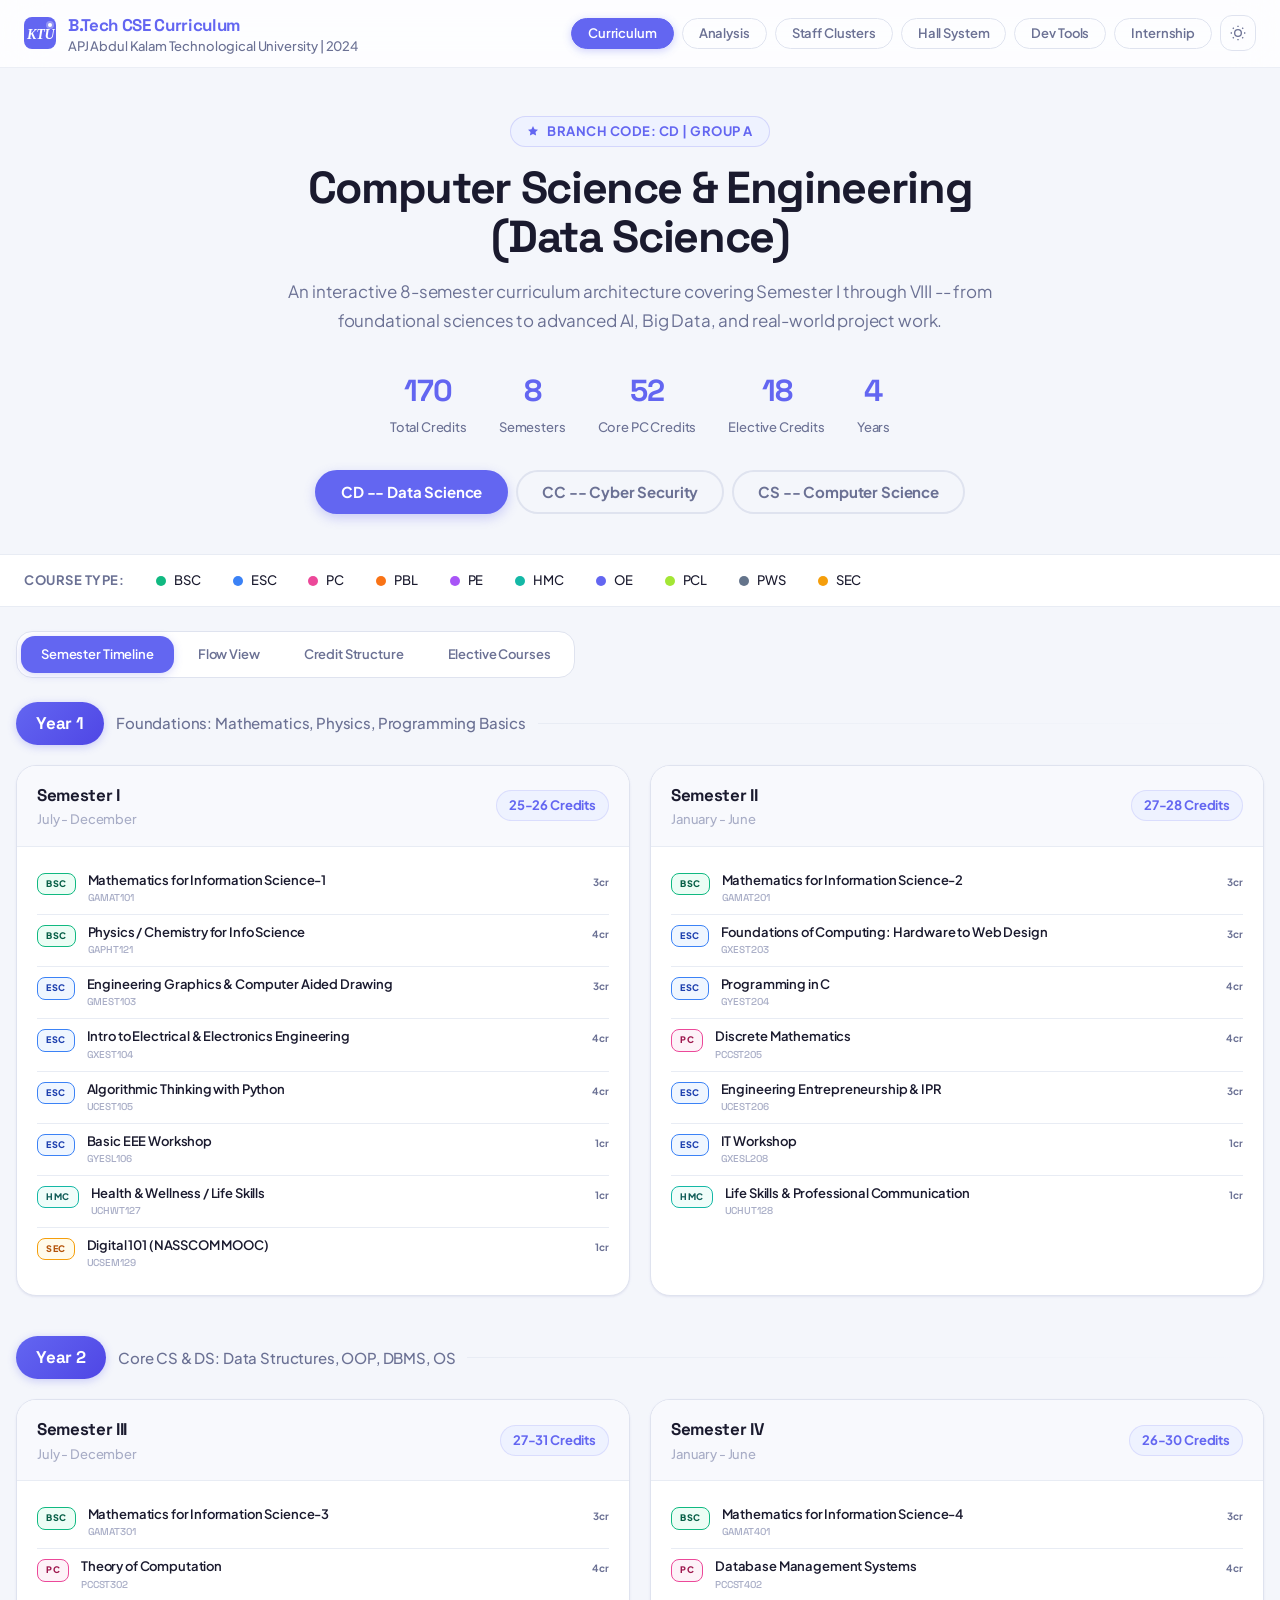
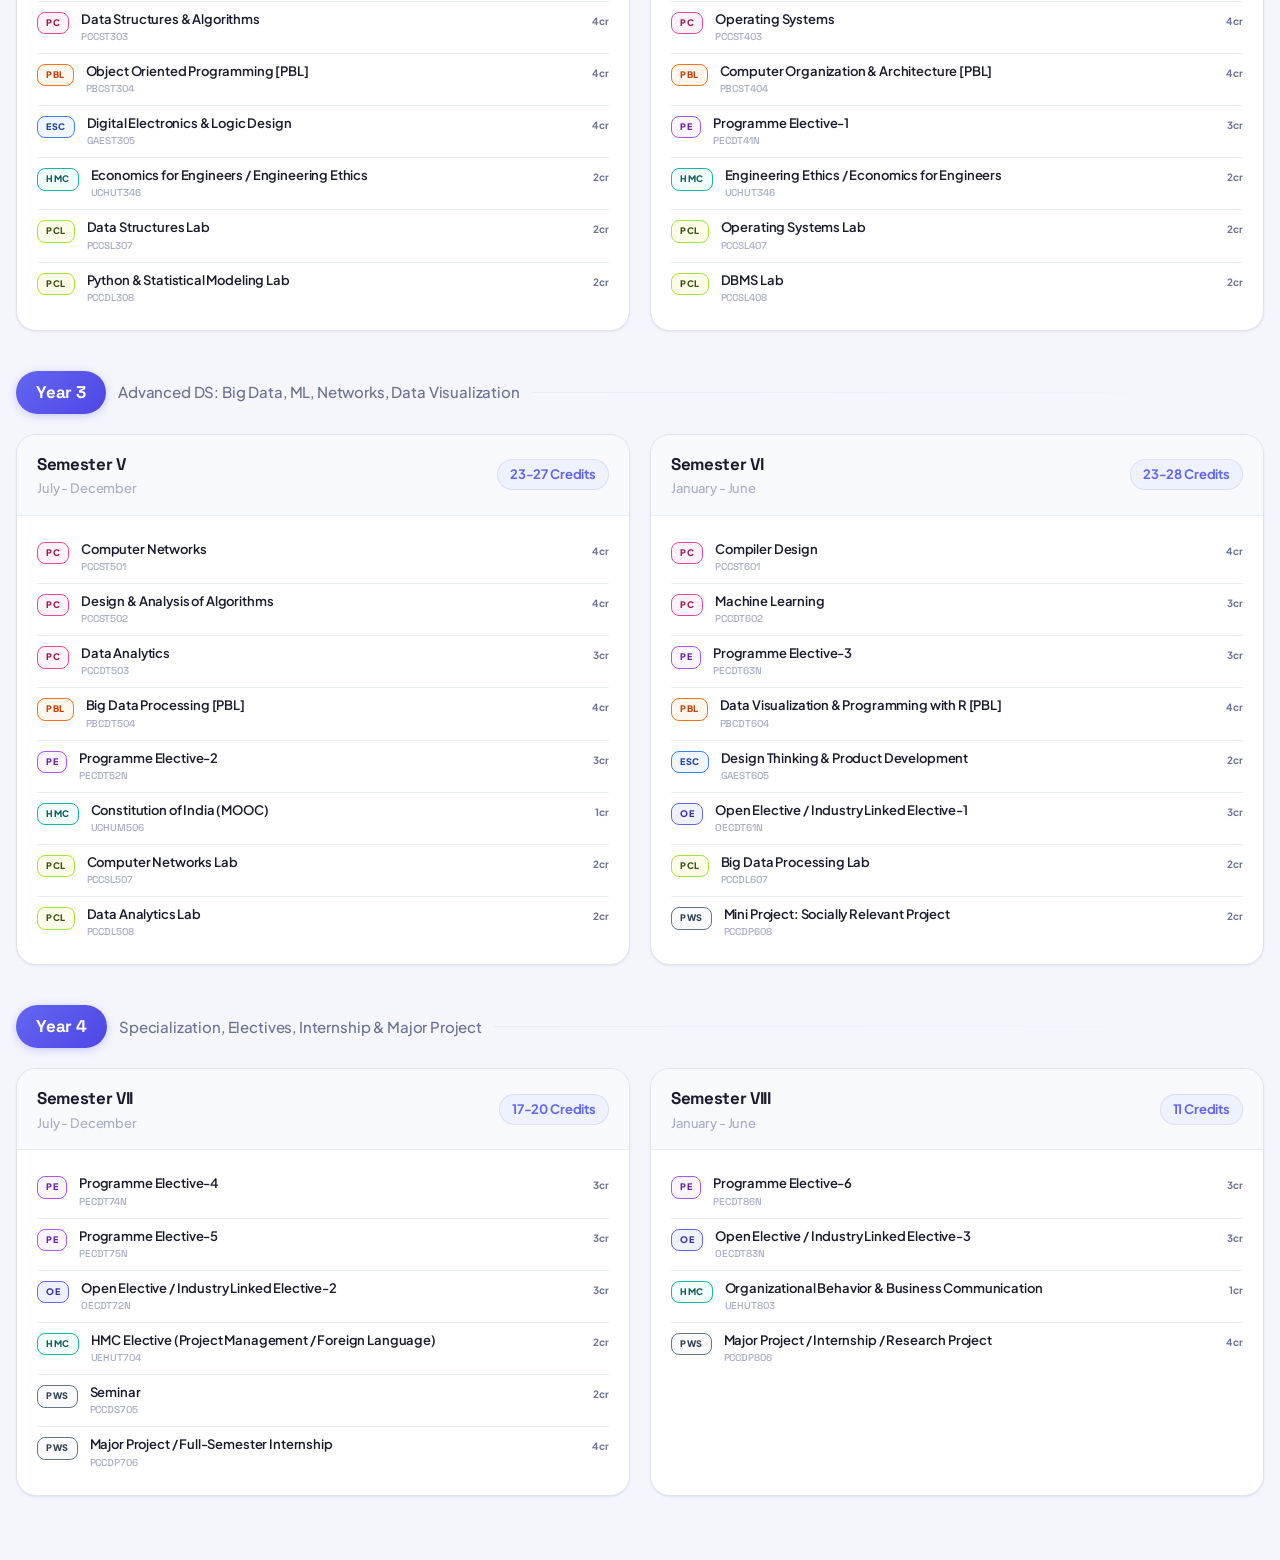
==== commit 94e4f89e: "update" ====
--- a/index.html
+++ b/index.html
@@ -6,7 +6,7 @@
 <title>KTU B.Tech CSE Curriculum Architecture 2024</title>
 <link rel="preconnect" href="https://fonts.googleapis.com">
 <link rel="preconnect" href="https://fonts.gstatic.com" crossorigin>
-<link href="https://fonts.googleapis.com/css2?family=Inter:wght@300..700&family=Instrument+Serif:ital@0;1&display=swap" rel="stylesheet">
+<link href="https://fonts.googleapis.com/css2?family=Plus+Jakarta+Sans:wght@300..800&family=Space+Grotesk:wght@400..700&display=swap" rel="stylesheet">
 <link rel="stylesheet" href="css/styles.css">
 </head>
 <body>
@@ -26,8 +26,11 @@
   </div>
   <div class="topbar-nav">
     <a href="index.html" class="nav-pill active">Curriculum</a>
-    <a href="optimization.html" class="nav-pill">Staff Optimization</a>
     <a href="analysis.html" class="nav-pill">Analysis</a>
+    <a href="staff-clusters.html" class="nav-pill">Staff Clusters</a>
+    <a href="hall-system.html" class="nav-pill">Hall System</a>
+    <a href="dev-tools.html" class="nav-pill">Dev Tools</a>
+    <a href="real-internship.html" class="nav-pill">Internship</a>
     <button class="theme-toggle" data-theme-toggle aria-label="Toggle theme">
       <svg width="16" height="16" viewBox="0 0 24 24" fill="none" stroke="currentColor" stroke-width="2"><circle cx="12" cy="12" r="5"/><path d="M12 1v2M12 21v2M4.22 4.22l1.42 1.42M18.36 18.36l1.42 1.42M1 12h2M21 12h2M4.22 19.78l1.42-1.42M18.36 5.64l1.42-1.42"/></svg>
     </button>
@@ -202,11 +205,6 @@
   </div>
 </div>
 
-<footer class="footer">
-  APJ Abdul Kalam Technological University | B.Tech Curriculum 2024 | CSE Branches: CD, CC, CS | Group A<br>
-  This diagram is generated for educational reference. Refer to official KTU regulations for authoritative details.
-</footer>
-
 <script src="js/data.js"></script>
 <script src="js/app.js"></script>
 </body>
--- a/css/styles.css
+++ b/css/styles.css
@@ -1,58 +1,58 @@
-/* ===== THEME VARIABLES ===== */
+/* ===== NEW THEME VARIABLES ===== */
 :root,[data-theme="light"]{
-  --color-bg:#f7f6f2;--color-surface:#f9f8f5;--color-surface-2:#fbfbf9;
-  --color-surface-offset:#f3f0ec;--color-border:#d4d1ca;--color-divider:#dcd9d5;
-  --color-text:#28251d;--color-text-muted:#7a7974;--color-text-faint:#bab9b4;
-  --color-primary:#01696f;--color-primary-hover:#0c4e54;--color-primary-highlight:#cedcd8;
-  --shadow-sm:0 1px 2px oklch(0.2 0.01 80/0.06);
-  --shadow-md:0 4px 12px oklch(0.2 0.01 80/0.08);
-  --shadow-lg:0 12px 32px oklch(0.2 0.01 80/0.12);
-  --radius-sm:0.375rem;--radius-md:0.5rem;--radius-lg:0.75rem;--radius-xl:1rem;--radius-full:9999px;
-  --font-body:'Inter',sans-serif;--font-display:'Instrument Serif',Georgia,serif;
-  --text-xs:clamp(0.75rem,0.7rem + 0.25vw,0.875rem);
-  --text-sm:clamp(0.875rem,0.8rem + 0.35vw,1rem);
-  --text-base:clamp(1rem,0.95rem + 0.25vw,1.125rem);
-  --text-lg:clamp(1.125rem,1rem + 0.75vw,1.5rem);
-  --text-xl:clamp(1.5rem,1.2rem + 1.25vw,2.25rem);
-  --text-2xl:clamp(2rem,1.2rem + 2.5vw,3.5rem);
+  --color-bg:#f4f6fb;--color-surface:#ffffff;--color-surface-2:#f8f9fd;
+  --color-surface-offset:#eef1f8;--color-border:#dfe3ef;--color-divider:#e8ecf4;
+  --color-text:#1a1a2e;--color-text-muted:#6b7194;--color-text-faint:#a8adc6;
+  --color-primary:#6366f1;--color-primary-hover:#4f46e5;--color-primary-highlight:#eef2ff;
+  --shadow-sm:0 1px 3px rgba(99,102,241,0.06),0 1px 2px rgba(0,0,0,0.04);
+  --shadow-md:0 4px 16px rgba(99,102,241,0.08),0 2px 6px rgba(0,0,0,0.04);
+  --shadow-lg:0 16px 48px rgba(99,102,241,0.12),0 4px 12px rgba(0,0,0,0.06);
+  --radius-sm:0.5rem;--radius-md:0.75rem;--radius-lg:1rem;--radius-xl:1.25rem;--radius-full:9999px;
+  --font-body:'Plus Jakarta Sans',system-ui,sans-serif;--font-display:'Space Grotesk','Plus Jakarta Sans',sans-serif;
+  --text-xs:clamp(0.75rem,0.7rem + 0.25vw,0.8125rem);
+  --text-sm:clamp(0.8125rem,0.78rem + 0.2vw,0.9375rem);
+  --text-base:clamp(0.9375rem,0.9rem + 0.2vw,1.0625rem);
+  --text-lg:clamp(1.125rem,1rem + 0.6vw,1.375rem);
+  --text-xl:clamp(1.375rem,1.1rem + 1vw,2rem);
+  --text-2xl:clamp(1.75rem,1.2rem + 2vw,3rem);
   --space-1:0.25rem;--space-2:0.5rem;--space-3:0.75rem;--space-4:1rem;
   --space-5:1.25rem;--space-6:1.5rem;--space-8:2rem;--space-10:2.5rem;
   --space-12:3rem;--space-16:4rem;
-  --bsc-bg:#e8f5e9;--bsc-border:#43a047;--bsc-text:#1b5e20;
-  --esc-bg:#e3f2fd;--esc-border:#1976d2;--esc-text:#0d47a1;
-  --pc-bg:#fce4ec;--pc-border:#c2185b;--pc-text:#880e4f;
-  --pbl-bg:#fff3e0;--pbl-border:#f57c00;--pbl-text:#e65100;
-  --pe-bg:#f3e5f5;--pe-border:#7b1fa2;--pe-text:#4a148c;
-  --hmc-bg:#e0f2f1;--hmc-border:#00796b;--hmc-text:#004d40;
-  --oe-bg:#e8eaf6;--oe-border:#3949ab;--oe-text:#1a237e;
-  --pws-bg:#fafafa;--pws-border:#455a64;--pws-text:#263238;
-  --pcl-bg:#f9fbe7;--pcl-border:#827717;--pcl-text:#33691e;
-  --sec-bg:#fff8e1;--sec-border:#ffa000;--sec-text:#e65100;
+  --bsc-bg:#ecfdf5;--bsc-border:#10b981;--bsc-text:#065f46;
+  --esc-bg:#eff6ff;--esc-border:#3b82f6;--esc-text:#1e40af;
+  --pc-bg:#fdf2f8;--pc-border:#ec4899;--pc-text:#9d174d;
+  --pbl-bg:#fff7ed;--pbl-border:#f97316;--pbl-text:#c2410c;
+  --pe-bg:#faf5ff;--pe-border:#a855f7;--pe-text:#6b21a8;
+  --hmc-bg:#f0fdfa;--hmc-border:#14b8a6;--hmc-text:#115e59;
+  --oe-bg:#eef2ff;--oe-border:#6366f1;--oe-text:#3730a3;
+  --pws-bg:#f8fafc;--pws-border:#64748b;--pws-text:#334155;
+  --pcl-bg:#fefce8;--pcl-border:#a3e635;--pcl-text:#365314;
+  --sec-bg:#fffbeb;--sec-border:#f59e0b;--sec-text:#b45309;
 }
 [data-theme="dark"]{
-  --color-bg:#171614;--color-surface:#1c1b19;--color-surface-2:#201f1d;
-  --color-surface-offset:#1d1c1a;--color-border:#393836;--color-divider:#262523;
-  --color-text:#cdccca;--color-text-muted:#797876;--color-text-faint:#5a5957;
-  --color-primary:#4f98a3;--color-primary-hover:#227f8b;--color-primary-highlight:#313b3b;
-  --shadow-sm:0 1px 2px oklch(0 0 0/0.2);
-  --shadow-md:0 4px 12px oklch(0 0 0/0.3);
-  --shadow-lg:0 12px 32px oklch(0 0 0/0.4);
-  --bsc-bg:#1a2e1a;--bsc-border:#66bb6a;--bsc-text:#a5d6a7;
-  --esc-bg:#0d1e33;--esc-border:#42a5f5;--esc-text:#90caf9;
-  --pc-bg:#2d0e1e;--pc-border:#ec407a;--pc-text:#f48fb1;
-  --pbl-bg:#2e1a06;--pbl-border:#ffa726;--pbl-text:#ffcc80;
-  --pe-bg:#1e0e2d;--pe-border:#ab47bc;--pe-text:#ce93d8;
-  --hmc-bg:#061e1c;--hmc-border:#26a69a;--hmc-text:#80cbc4;
-  --oe-bg:#0e1225;--oe-border:#5c6bc0;--oe-text:#9fa8da;
-  --pws-bg:#0e1214;--pws-border:#78909c;--pws-text:#b0bec5;
-  --pcl-bg:#1a1e06;--pcl-border:#c6ca12;--pcl-text:#e6ee9c;
-  --sec-bg:#1e1a06;--sec-border:#ffca28;--sec-text:#ffe082;
+  --color-bg:#0a0a14;--color-surface:#12121e;--color-surface-2:#181828;
+  --color-surface-offset:#151525;--color-border:#2a2a44;--color-divider:#1e1e36;
+  --color-text:#e4e4f0;--color-text-muted:#8888a8;--color-text-faint:#55557a;
+  --color-primary:#818cf8;--color-primary-hover:#6366f1;--color-primary-highlight:#1e1b4b;
+  --shadow-sm:0 1px 3px rgba(0,0,0,0.3);
+  --shadow-md:0 4px 16px rgba(0,0,0,0.4);
+  --shadow-lg:0 16px 48px rgba(0,0,0,0.5);
+  --bsc-bg:#052e16;--bsc-border:#34d399;--bsc-text:#a7f3d0;
+  --esc-bg:#0c1a33;--esc-border:#60a5fa;--esc-text:#93c5fd;
+  --pc-bg:#2d0a20;--pc-border:#f472b6;--pc-text:#f9a8d4;
+  --pbl-bg:#2a1608;--pbl-border:#fb923c;--pbl-text:#fdba74;
+  --pe-bg:#1e0a38;--pe-border:#c084fc;--pe-text:#d8b4fe;
+  --hmc-bg:#042f2e;--hmc-border:#2dd4bf;--hmc-text:#99f6e4;
+  --oe-bg:#1e1b4b;--oe-border:#818cf8;--oe-text:#a5b4fc;
+  --pws-bg:#0f172a;--pws-border:#94a3b8;--pws-text:#cbd5e1;
+  --pcl-bg:#1a2e05;--pcl-border:#bef264;--pcl-text:#d9f99d;
+  --sec-bg:#271907;--sec-border:#fbbf24;--sec-text:#fde68a;
 }
 
 /* ===== RESET ===== */
 *,*::before,*::after{box-sizing:border-box;margin:0;padding:0;}
-html{-webkit-font-smoothing:antialiased;scroll-behavior:smooth;scroll-padding-top:80px;}
-body{min-height:100dvh;font-family:var(--font-body);font-size:var(--text-sm);color:var(--color-text);background:var(--color-bg);transition:background 0.3s,color 0.3s;}
+html{-webkit-font-smoothing:antialiased;-moz-osx-font-smoothing:grayscale;scroll-behavior:smooth;scroll-padding-top:80px;}
+body{min-height:100dvh;font-family:var(--font-body);font-size:var(--text-sm);color:var(--color-text);background:var(--color-bg);transition:background 0.4s ease,color 0.4s ease;line-height:1.6;letter-spacing:-0.01em;}
 img{display:block;max-width:100%;height:auto;}
 button{cursor:pointer;background:none;border:none;font:inherit;color:inherit;}
 a{color:inherit;text-decoration:none;}
@@ -60,73 +60,74 @@
 @media(prefers-reduced-motion:reduce){*,*::before,*::after{animation-duration:.01ms!important;transition-duration:.01ms!important;}}
 
 /* ===== TOPBAR ===== */
-.topbar{position:sticky;top:0;z-index:100;background:color-mix(in oklch,var(--color-surface) 92%,transparent);backdrop-filter:blur(12px);border-bottom:1px solid var(--color-divider);padding:var(--space-3) var(--space-6);display:flex;align-items:center;justify-content:space-between;gap:var(--space-4);}
+.topbar{position:sticky;top:0;z-index:100;background:color-mix(in srgb,var(--color-surface) 80%,transparent);backdrop-filter:blur(20px) saturate(1.4);-webkit-backdrop-filter:blur(20px) saturate(1.4);border-bottom:1px solid color-mix(in srgb,var(--color-border) 60%,transparent);padding:var(--space-3) var(--space-6);display:flex;align-items:center;justify-content:space-between;gap:var(--space-4);}
 .topbar-brand{display:flex;align-items:center;gap:var(--space-3);}
-.topbar-brand svg{color:var(--color-primary);}
-.brand-name{font-family:var(--font-display);font-size:var(--text-base);font-style:italic;color:var(--color-primary);}
-.brand-sub{font-size:var(--text-xs);color:var(--color-text-muted);line-height:1.2;}
+.brand-name{font-family:var(--font-display);font-size:var(--text-base);font-weight:700;color:var(--color-primary);letter-spacing:-0.02em;}
+.brand-sub{font-size:var(--text-xs);color:var(--color-text-muted);line-height:1.2;font-weight:500;}
 .topbar-nav{display:flex;align-items:center;gap:var(--space-2);flex-wrap:wrap;}
-.nav-pill{font-size:var(--text-xs);font-weight:500;padding:var(--space-1) var(--space-3);border-radius:var(--radius-full);border:1px solid var(--color-border);color:var(--color-text-muted);cursor:pointer;transition:all 0.18s ease;text-decoration:none;display:inline-flex;align-items:center;gap:4px;}
-.nav-pill:hover,.nav-pill.active{background:var(--color-primary);border-color:var(--color-primary);color:#fff;}
-.theme-toggle{display:flex;align-items:center;justify-content:center;width:36px;height:36px;border-radius:var(--radius-md);border:1px solid var(--color-border);color:var(--color-text-muted);transition:all 0.18s ease;}
-.theme-toggle:hover{background:var(--color-surface-offset);color:var(--color-text);}
+.nav-pill{font-size:var(--text-xs);font-weight:600;padding:var(--space-1) var(--space-4);border-radius:var(--radius-full);border:1.5px solid var(--color-border);color:var(--color-text-muted);cursor:pointer;transition:all 0.2s ease;text-decoration:none;display:inline-flex;align-items:center;gap:4px;letter-spacing:-0.01em;}
+.nav-pill:hover{border-color:var(--color-primary);color:var(--color-primary);background:var(--color-primary-highlight);}
+.nav-pill.active{background:var(--color-primary);border-color:var(--color-primary);color:#fff;box-shadow:0 2px 8px rgba(99,102,241,0.3);}
+.theme-toggle{display:flex;align-items:center;justify-content:center;width:36px;height:36px;border-radius:var(--radius-md);border:1.5px solid var(--color-border);color:var(--color-text-muted);transition:all 0.2s ease;}
+.theme-toggle:hover{background:var(--color-primary-highlight);color:var(--color-primary);border-color:var(--color-primary);}
 
 /* ===== HERO ===== */
-.hero{padding:var(--space-10) var(--space-6) var(--space-8);text-align:center;max-width:900px;margin:0 auto;}
-.hero-badge{display:inline-flex;align-items:center;gap:var(--space-2);font-size:var(--text-xs);font-weight:600;padding:var(--space-1) var(--space-4);border-radius:var(--radius-full);background:var(--color-primary-highlight);color:var(--color-primary);margin-bottom:var(--space-4);letter-spacing:0.05em;text-transform:uppercase;}
-.hero h1{font-family:var(--font-display);font-size:var(--text-2xl);font-style:italic;color:var(--color-text);line-height:1.15;margin-bottom:var(--space-3);}
-.hero p{font-size:var(--text-base);color:var(--color-text-muted);max-width:60ch;margin:0 auto var(--space-6);}
+.hero{padding:var(--space-12) var(--space-6) var(--space-8);text-align:center;max-width:900px;margin:0 auto;}
+.hero-badge{display:inline-flex;align-items:center;gap:var(--space-2);font-size:var(--text-xs);font-weight:700;padding:var(--space-1) var(--space-4);border-radius:var(--radius-full);background:var(--color-primary-highlight);color:var(--color-primary);margin-bottom:var(--space-4);letter-spacing:0.04em;text-transform:uppercase;border:1px solid color-mix(in srgb,var(--color-primary) 20%,transparent);}
+.hero h1{font-family:var(--font-display);font-size:var(--text-2xl);color:var(--color-text);line-height:1.1;margin-bottom:var(--space-4);font-weight:700;letter-spacing:-0.03em;}
+.hero p{font-size:var(--text-base);color:var(--color-text-muted);max-width:60ch;margin:0 auto var(--space-8);line-height:1.7;}
 .hero-stats{display:flex;justify-content:center;gap:var(--space-8);flex-wrap:wrap;}
 .stat-item{text-align:center;}
-.stat-num{font-size:var(--text-xl);font-weight:700;color:var(--color-primary);font-family:var(--font-display);font-style:italic;}
-.stat-label{font-size:var(--text-xs);color:var(--color-text-muted);margin-top:2px;}
+.stat-num{font-size:var(--text-xl);font-weight:800;color:var(--color-primary);font-family:var(--font-display);letter-spacing:-0.03em;}
+.stat-label{font-size:var(--text-xs);color:var(--color-text-muted);margin-top:2px;font-weight:500;}
 
 /* ===== BRANCH TABS ===== */
 .branch-tabs{display:flex;gap:var(--space-2);justify-content:center;margin-bottom:var(--space-6);flex-wrap:wrap;}
-.branch-tab{font-size:var(--text-sm);font-weight:600;padding:var(--space-2) var(--space-6);border-radius:var(--radius-full);border:2px solid var(--color-border);color:var(--color-text-muted);cursor:pointer;transition:all 0.2s ease;}
-.branch-tab:hover{border-color:var(--color-primary);color:var(--color-primary);}
-.branch-tab.active{background:var(--color-primary);border-color:var(--color-primary);color:#fff;}
+.branch-tab{font-size:var(--text-sm);font-weight:700;padding:var(--space-2) var(--space-6);border-radius:var(--radius-full);border:2px solid var(--color-border);color:var(--color-text-muted);cursor:pointer;transition:all 0.2s ease;letter-spacing:-0.01em;}
+.branch-tab:hover{border-color:var(--color-primary);color:var(--color-primary);background:var(--color-primary-highlight);}
+.branch-tab.active{background:var(--color-primary);border-color:var(--color-primary);color:#fff;box-shadow:0 4px 12px rgba(99,102,241,0.3);}
 
 /* ===== LEGEND ===== */
 .legend-bar{background:var(--color-surface);border-top:1px solid var(--color-divider);border-bottom:1px solid var(--color-divider);padding:var(--space-3) var(--space-6);overflow-x:auto;}
 .legend-inner{display:flex;gap:var(--space-4);align-items:center;min-width:max-content;margin:0 auto;max-width:1400px;}
-.legend-label{font-size:var(--text-xs);font-weight:600;color:var(--color-text-muted);margin-right:var(--space-2);}
-.legend-item{display:flex;align-items:center;gap:var(--space-2);font-size:var(--text-xs);white-space:nowrap;cursor:pointer;padding:2px var(--space-2);border-radius:var(--radius-sm);transition:background 0.15s;}
+.legend-label{font-size:var(--text-xs);font-weight:700;color:var(--color-text-muted);margin-right:var(--space-2);letter-spacing:0.04em;text-transform:uppercase;}
+.legend-item{display:flex;align-items:center;gap:var(--space-2);font-size:var(--text-xs);white-space:nowrap;cursor:pointer;padding:3px var(--space-2);border-radius:var(--radius-sm);transition:background 0.15s;font-weight:500;}
 .legend-item:hover{background:var(--color-surface-offset);}
-.legend-dot{width:10px;height:10px;border-radius:50%;flex-shrink:0;}
+.legend-dot{width:10px;height:10px;border-radius:var(--radius-sm);flex-shrink:0;}
 
 /* ===== MAIN LAYOUT ===== */
 .main-content{padding:var(--space-6) var(--space-4);max-width:1500px;margin:0 auto;}
 
 /* ===== VIEW TABS ===== */
-.view-tabs{display:flex;gap:var(--space-2);margin-bottom:var(--space-6);background:var(--color-surface);border:1px solid var(--color-border);border-radius:var(--radius-lg);padding:var(--space-1);width:fit-content;flex-wrap:wrap;}
-.view-tab{font-size:var(--text-xs);font-weight:500;padding:var(--space-2) var(--space-4);border-radius:var(--radius-md);color:var(--color-text-muted);cursor:pointer;transition:all 0.18s ease;}
-.view-tab.active{background:var(--color-primary);color:#fff;box-shadow:var(--shadow-sm);}
+.view-tabs{display:flex;gap:var(--space-1);margin-bottom:var(--space-6);background:var(--color-surface);border:1.5px solid var(--color-border);border-radius:var(--radius-lg);padding:4px;width:fit-content;flex-wrap:wrap;}
+.view-tab{font-size:var(--text-xs);font-weight:600;padding:var(--space-2) var(--space-5);border-radius:calc(var(--radius-lg) - 2px);color:var(--color-text-muted);cursor:pointer;transition:all 0.2s ease;letter-spacing:-0.01em;}
+.view-tab:hover{color:var(--color-text);background:var(--color-surface-offset);}
+.view-tab.active{background:var(--color-primary);color:#fff;box-shadow:0 2px 8px rgba(99,102,241,0.25);}
 
 /* ===== TIMELINE ===== */
 .timeline{display:none;}
 .timeline.active{display:block;}
-.year-section{margin-bottom:var(--space-8);}
-.year-header{display:flex;align-items:center;gap:var(--space-3);margin-bottom:var(--space-4);}
-.year-badge{font-family:var(--font-display);font-style:italic;font-size:var(--text-lg);font-weight:700;color:#fff;background:var(--color-primary);padding:var(--space-1) var(--space-4);border-radius:var(--radius-full);}
-.year-label{font-size:var(--text-sm);color:var(--color-text-muted);}
-.year-line{flex:1;height:1px;background:var(--color-divider);}
-.semesters-row{display:grid;grid-template-columns:1fr 1fr;gap:var(--space-4);}
+.year-section{margin-bottom:var(--space-10);}
+.year-header{display:flex;align-items:center;gap:var(--space-3);margin-bottom:var(--space-5);}
+.year-badge{font-family:var(--font-display);font-size:var(--text-base);font-weight:700;color:#fff;background:linear-gradient(135deg,var(--color-primary),var(--color-primary-hover));padding:var(--space-2) var(--space-5);border-radius:var(--radius-full);box-shadow:0 2px 8px rgba(99,102,241,0.3);letter-spacing:-0.01em;}
+.year-label{font-size:var(--text-sm);color:var(--color-text-muted);font-weight:500;}
+.year-line{flex:1;height:1px;background:linear-gradient(to right,var(--color-divider),transparent);}
+.semesters-row{display:grid;grid-template-columns:1fr 1fr;gap:var(--space-5);}
 @media(max-width:900px){.semesters-row{grid-template-columns:1fr;}}
-.semester-card{background:var(--color-surface);border:1px solid var(--color-border);border-radius:var(--radius-xl);overflow:hidden;box-shadow:var(--shadow-sm);transition:box-shadow 0.2s;}
-.semester-card:hover{box-shadow:var(--shadow-md);}
-.sem-header{padding:var(--space-4) var(--space-5);display:flex;align-items:center;justify-content:space-between;border-bottom:1px solid var(--color-divider);}
-.sem-title{font-weight:700;font-size:var(--text-base);color:var(--color-text);}
-.sem-period{font-size:var(--text-xs);color:var(--color-text-muted);}
-.sem-credits-badge{font-size:var(--text-xs);font-weight:600;padding:var(--space-1) var(--space-3);border-radius:var(--radius-full);background:var(--color-primary-highlight);color:var(--color-primary);}
+.semester-card{background:var(--color-surface);border:1.5px solid var(--color-border);border-radius:var(--radius-xl);overflow:hidden;box-shadow:var(--shadow-sm);transition:box-shadow 0.25s,transform 0.25s;}
+.semester-card:hover{box-shadow:var(--shadow-md);transform:translateY(-2px);}
+.sem-header{padding:var(--space-4) var(--space-5);display:flex;align-items:center;justify-content:space-between;border-bottom:1px solid var(--color-divider);background:var(--color-surface-2);}
+.sem-title{font-weight:700;font-size:var(--text-base);color:var(--color-text);font-family:var(--font-display);letter-spacing:-0.02em;}
+.sem-period{font-size:var(--text-xs);color:var(--color-text-faint);font-weight:500;}
+.sem-credits-badge{font-size:var(--text-xs);font-weight:700;padding:var(--space-1) var(--space-3);border-radius:var(--radius-full);background:var(--color-primary-highlight);color:var(--color-primary);border:1px solid color-mix(in srgb,var(--color-primary) 15%,transparent);}
 .sem-body{padding:var(--space-4) var(--space-5);}
 .course-item{display:flex;align-items:flex-start;gap:var(--space-3);padding:var(--space-2) 0;border-bottom:1px solid var(--color-divider);}
 .course-item:last-child{border-bottom:none;}
-.course-type-chip{font-size:10px;font-weight:700;padding:2px 7px;border-radius:var(--radius-full);flex-shrink:0;letter-spacing:0.04em;text-transform:uppercase;margin-top:2px;}
+.course-type-chip{font-size:9px;font-weight:800;padding:3px 8px;border-radius:var(--radius-sm);flex-shrink:0;letter-spacing:0.06em;text-transform:uppercase;margin-top:2px;}
 .course-info{flex:1;}
-.course-name{font-size:var(--text-xs);font-weight:500;color:var(--color-text);line-height:1.4;}
-.course-code{font-size:10px;color:var(--color-text-faint);font-family:monospace;margin-top:1px;}
-.course-credits{font-size:10px;font-weight:600;color:var(--color-text-muted);flex-shrink:0;padding-top:3px;}
+.course-name{font-size:var(--text-xs);font-weight:600;color:var(--color-text);line-height:1.4;}
+.course-code{font-size:10px;color:var(--color-text-faint);font-family:'Space Grotesk',monospace;margin-top:1px;font-weight:500;}
+.course-credits{font-size:10px;font-weight:700;color:var(--color-text-muted);flex-shrink:0;padding-top:3px;}
 
 /* Course type chips */
 .chip-BSC{background:var(--bsc-bg);color:var(--bsc-text);border:1px solid var(--bsc-border);}
@@ -146,143 +147,149 @@
 .flow-grid{display:grid;grid-template-columns:repeat(8,1fr);gap:var(--space-3);overflow-x:auto;padding-bottom:var(--space-4);}
 @media(max-width:1200px){.flow-grid{grid-template-columns:repeat(4,minmax(220px,1fr));}}
 @media(max-width:700px){.flow-grid{grid-template-columns:repeat(2,minmax(200px,1fr));}}
-.flow-sem-head{text-align:center;padding:var(--space-2);background:var(--color-primary);color:#fff;border-radius:var(--radius-md) var(--radius-md) 0 0;font-weight:700;font-size:var(--text-xs);}
-.flow-sem-period{text-align:center;font-size:10px;background:var(--color-primary-hover);color:rgba(255,255,255,0.8);padding:2px var(--space-2);}
-.flow-courses{background:var(--color-surface);border:1px solid var(--color-border);border-top:none;border-radius:0 0 var(--radius-md) var(--radius-md);padding:var(--space-2);}
+.flow-sem-head{text-align:center;padding:var(--space-2);background:linear-gradient(135deg,var(--color-primary),var(--color-primary-hover));color:#fff;border-radius:var(--radius-md) var(--radius-md) 0 0;font-weight:700;font-size:var(--text-xs);font-family:var(--font-display);letter-spacing:-0.01em;}
+.flow-sem-period{text-align:center;font-size:10px;background:var(--color-primary-hover);color:rgba(255,255,255,0.85);padding:3px var(--space-2);font-weight:500;}
+.flow-courses{background:var(--color-surface);border:1.5px solid var(--color-border);border-top:none;border-radius:0 0 var(--radius-md) var(--radius-md);padding:var(--space-2);}
 .flow-course{padding:var(--space-2);border-radius:var(--radius-sm);margin-bottom:var(--space-1);font-size:10px;line-height:1.3;cursor:pointer;transition:transform 0.15s,box-shadow 0.15s;}
 .flow-course:hover{transform:translateY(-2px);box-shadow:var(--shadow-md);}
-.flow-course-name{font-weight:500;}
-.flow-course-credits{font-size:9px;opacity:0.75;margin-top:1px;}
+.flow-course-name{font-weight:600;}
+.flow-course-credits{font-size:9px;opacity:0.75;margin-top:1px;font-weight:500;}
 
 /* ===== CREDIT OVERVIEW ===== */
 .credits-view{display:none;}
 .credits-view.active{display:block;}
 .credits-grid{display:grid;grid-template-columns:repeat(auto-fill,minmax(280px,1fr));gap:var(--space-4);margin-bottom:var(--space-6);}
-.credit-card{background:var(--color-surface);border:1px solid var(--color-border);border-radius:var(--radius-lg);padding:var(--space-5);box-shadow:var(--shadow-sm);}
+.credit-card{background:var(--color-surface);border:1.5px solid var(--color-border);border-radius:var(--radius-xl);padding:var(--space-5);box-shadow:var(--shadow-sm);transition:box-shadow 0.25s,transform 0.25s;}
+.credit-card:hover{box-shadow:var(--shadow-md);transform:translateY(-2px);}
 .credit-card-header{display:flex;justify-content:space-between;align-items:flex-start;margin-bottom:var(--space-3);}
-.credit-card-title{font-weight:600;font-size:var(--text-sm);color:var(--color-text);}
-.credit-card-total{font-family:var(--font-display);font-style:italic;font-size:var(--text-xl);font-weight:700;color:var(--color-primary);}
-.credit-bar-wrap{height:8px;background:var(--color-surface-offset);border-radius:var(--radius-full);overflow:hidden;margin-bottom:var(--space-2);}
+.credit-card-title{font-weight:700;font-size:var(--text-sm);color:var(--color-text);}
+.credit-card-total{font-family:var(--font-display);font-size:var(--text-xl);font-weight:700;color:var(--color-primary);}
+.credit-bar-wrap{height:6px;background:var(--color-surface-offset);border-radius:var(--radius-full);overflow:hidden;margin-bottom:var(--space-2);}
 .credit-bar{height:100%;border-radius:var(--radius-full);transition:width 1s ease;}
-.credit-desc{font-size:var(--text-xs);color:var(--color-text-muted);}
+.credit-desc{font-size:var(--text-xs);color:var(--color-text-muted);font-weight:500;}
 
 /* ===== ELECTIVES ===== */
 .electives-section{margin-top:var(--space-8);}
-.section-title{font-family:var(--font-display);font-style:italic;font-size:var(--text-lg);color:var(--color-text);margin-bottom:var(--space-4);}
+.section-title{font-family:var(--font-display);font-size:var(--text-lg);color:var(--color-text);margin-bottom:var(--space-4);font-weight:700;letter-spacing:-0.02em;}
 .electives-grid{display:grid;grid-template-columns:repeat(auto-fill,minmax(300px,1fr));gap:var(--space-4);}
-.elective-card{background:var(--color-surface);border:1px solid var(--color-border);border-radius:var(--radius-lg);overflow:hidden;box-shadow:var(--shadow-sm);}
-.elective-header{padding:var(--space-3) var(--space-4);display:flex;justify-content:space-between;align-items:center;border-bottom:1px solid var(--color-divider);}
-.elective-title{font-weight:600;font-size:var(--text-sm);color:var(--color-text);}
-.elective-sem{font-size:var(--text-xs);color:var(--color-text-muted);}
+.elective-card{background:var(--color-surface);border:1.5px solid var(--color-border);border-radius:var(--radius-xl);overflow:hidden;box-shadow:var(--shadow-sm);transition:box-shadow 0.25s,transform 0.25s;}
+.elective-card:hover{box-shadow:var(--shadow-md);transform:translateY(-2px);}
+.elective-header{padding:var(--space-3) var(--space-4);display:flex;justify-content:space-between;align-items:center;border-bottom:1px solid var(--color-divider);background:var(--color-surface-2);}
+.elective-title{font-weight:700;font-size:var(--text-sm);color:var(--color-text);}
+.elective-sem{font-size:var(--text-xs);color:var(--color-text-muted);font-weight:600;}
 .elective-body{padding:var(--space-3) var(--space-4);}
 .elective-item{display:flex;align-items:center;gap:var(--space-2);padding:var(--space-1) 0;font-size:var(--text-xs);border-bottom:1px solid var(--color-divider);}
 .elective-item:last-child{border-bottom:none;}
-.elective-code{font-family:monospace;font-size:10px;color:var(--color-text-faint);width:75px;flex-shrink:0;}
-.elective-name{color:var(--color-text);}
+.elective-code{font-family:'Space Grotesk',monospace;font-size:10px;color:var(--color-text-faint);width:75px;flex-shrink:0;font-weight:500;}
+.elective-name{color:var(--color-text);font-weight:500;}
 
 /* ===== TOOLTIP ===== */
-.tooltip-overlay{position:fixed;z-index:200;pointer-events:none;opacity:0;transition:opacity 0.15s;max-width:260px;}
+.tooltip-overlay{position:fixed;z-index:200;pointer-events:none;opacity:0;transition:opacity 0.15s;max-width:280px;}
 .tooltip-overlay.visible{opacity:1;}
-.tooltip-box{background:var(--color-text);color:var(--color-bg);border-radius:var(--radius-md);padding:var(--space-3);font-size:var(--text-xs);box-shadow:var(--shadow-lg);}
-.tooltip-title{font-weight:600;margin-bottom:var(--space-1);}
-.tooltip-detail{color:color-mix(in oklch,var(--color-bg) 80%,transparent);line-height:1.5;}
+.tooltip-box{background:var(--color-text);color:var(--color-bg);border-radius:var(--radius-md);padding:var(--space-3) var(--space-4);font-size:var(--text-xs);box-shadow:var(--shadow-lg);}
+.tooltip-title{font-weight:700;margin-bottom:var(--space-1);}
+.tooltip-detail{opacity:0.8;line-height:1.5;font-weight:500;}
 
 /* ===== FOOTER ===== */
-.footer{text-align:center;padding:var(--space-8) var(--space-4);color:var(--color-text-faint);font-size:var(--text-xs);border-top:1px solid var(--color-divider);margin-top:var(--space-12);}
+.footer{text-align:center;padding:var(--space-8) var(--space-4);color:var(--color-text-faint);font-size:var(--text-xs);border-top:1px solid var(--color-divider);margin-top:var(--space-12);font-weight:500;}
 
 /* ===== SCROLL REVEAL ===== */
-.reveal{opacity:0;transform:translateY(16px);transition:opacity 0.5s ease,transform 0.5s ease;}
+.reveal{opacity:0;transform:translateY(20px);transition:opacity 0.6s ease,transform 0.6s ease;}
 .reveal.visible{opacity:1;transform:none;}
 
 /* ===== OPTIMIZATION PAGE ===== */
-.page-header{padding:var(--space-8) var(--space-6) var(--space-6);text-align:center;max-width:1100px;margin:0 auto;}
-.page-header h1{font-family:var(--font-display);font-size:var(--text-2xl);font-style:italic;color:var(--color-text);line-height:1.15;margin-bottom:var(--space-3);}
-.page-header p{font-size:var(--text-base);color:var(--color-text-muted);max-width:60ch;margin:0 auto;}
+.page-header{padding:var(--space-10) var(--space-6) var(--space-6);text-align:center;max-width:1100px;margin:0 auto;}
+.page-header h1{font-family:var(--font-display);font-size:var(--text-2xl);color:var(--color-text);line-height:1.1;margin-bottom:var(--space-3);font-weight:700;letter-spacing:-0.03em;}
+.page-header p{font-size:var(--text-base);color:var(--color-text-muted);max-width:60ch;margin:0 auto;line-height:1.7;}
 
 .opt-layout{display:grid;grid-template-columns:360px 1fr;gap:var(--space-6);max-width:1400px;margin:0 auto;padding:0 var(--space-4);}
 @media(max-width:900px){.opt-layout{grid-template-columns:1fr;}}
 
-.panel{background:var(--color-surface);border:1px solid var(--color-border);border-radius:var(--radius-xl);padding:var(--space-5);box-shadow:var(--shadow-sm);}
-.panel-title{font-weight:700;font-size:var(--text-base);color:var(--color-text);margin-bottom:var(--space-4);display:flex;align-items:center;gap:var(--space-2);}
+.panel{background:var(--color-surface);border:1.5px solid var(--color-border);border-radius:var(--radius-xl);padding:var(--space-5);box-shadow:var(--shadow-sm);}
+.panel-title{font-weight:700;font-size:var(--text-base);color:var(--color-text);margin-bottom:var(--space-4);display:flex;align-items:center;gap:var(--space-2);font-family:var(--font-display);letter-spacing:-0.02em;}
 
 .form-group{margin-bottom:var(--space-4);}
-.form-label{display:block;font-size:var(--text-xs);font-weight:600;color:var(--color-text-muted);margin-bottom:var(--space-1);text-transform:uppercase;letter-spacing:0.05em;}
-.form-input,.form-select{width:100%;padding:var(--space-2) var(--space-3);border:1px solid var(--color-border);border-radius:var(--radius-md);background:var(--color-bg);color:var(--color-text);font-size:var(--text-sm);font-family:var(--font-body);transition:border-color 0.15s;}
-.form-input:focus,.form-select:focus{outline:none;border-color:var(--color-primary);}
+.form-label{display:block;font-size:var(--text-xs);font-weight:700;color:var(--color-text-muted);margin-bottom:var(--space-1);text-transform:uppercase;letter-spacing:0.06em;}
+.form-input,.form-select{width:100%;padding:var(--space-2) var(--space-3);border:1.5px solid var(--color-border);border-radius:var(--radius-md);background:var(--color-bg);color:var(--color-text);font-size:var(--text-sm);font-family:var(--font-body);transition:border-color 0.2s,box-shadow 0.2s;}
+.form-input:focus,.form-select:focus{outline:none;border-color:var(--color-primary);box-shadow:0 0 0 3px rgba(99,102,241,0.12);}
 .form-select{cursor:pointer;}
 
-.btn{display:inline-flex;align-items:center;gap:var(--space-2);padding:var(--space-2) var(--space-5);border-radius:var(--radius-md);font-size:var(--text-sm);font-weight:600;cursor:pointer;transition:all 0.18s ease;border:none;}
-.btn-primary{background:var(--color-primary);color:#fff;}
-.btn-primary:hover{background:var(--color-primary-hover);}
-.btn-outline{background:transparent;border:1px solid var(--color-border);color:var(--color-text-muted);}
-.btn-outline:hover{border-color:var(--color-primary);color:var(--color-primary);}
-.btn-danger{background:#dc3545;color:#fff;}
-.btn-danger:hover{background:#c82333;}
+.btn{display:inline-flex;align-items:center;gap:var(--space-2);padding:var(--space-2) var(--space-5);border-radius:var(--radius-md);font-size:var(--text-sm);font-weight:700;cursor:pointer;transition:all 0.2s ease;border:none;letter-spacing:-0.01em;}
+.btn-primary{background:linear-gradient(135deg,var(--color-primary),var(--color-primary-hover));color:#fff;box-shadow:0 2px 8px rgba(99,102,241,0.25);}
+.btn-primary:hover{box-shadow:0 4px 16px rgba(99,102,241,0.4);transform:translateY(-1px);}
+.btn-outline{background:transparent;border:1.5px solid var(--color-border);color:var(--color-text-muted);}
+.btn-outline:hover{border-color:var(--color-primary);color:var(--color-primary);background:var(--color-primary-highlight);}
+.btn-danger{background:linear-gradient(135deg,#ef4444,#dc2626);color:#fff;box-shadow:0 2px 8px rgba(239,68,68,0.25);}
+.btn-danger:hover{box-shadow:0 4px 16px rgba(239,68,68,0.4);}
 .btn-sm{padding:var(--space-1) var(--space-3);font-size:var(--text-xs);}
 
 .staff-list{max-height:400px;overflow-y:auto;margin-top:var(--space-4);}
-.staff-item{display:flex;align-items:center;justify-content:space-between;padding:var(--space-2) var(--space-3);border:1px solid var(--color-divider);border-radius:var(--radius-md);margin-bottom:var(--space-2);background:var(--color-surface-2);transition:background 0.15s;}
-.staff-item:hover{background:var(--color-surface-offset);}
-.staff-name{font-weight:600;font-size:var(--text-sm);color:var(--color-text);}
-.staff-subjects{font-size:var(--text-xs);color:var(--color-text-muted);margin-top:2px;}
-.staff-remove{color:var(--color-text-faint);cursor:pointer;padding:4px;border-radius:var(--radius-sm);transition:color 0.15s;}
-.staff-remove:hover{color:#dc3545;}
-
-.cluster-card{background:var(--color-surface);border:1px solid var(--color-border);border-radius:var(--radius-lg);overflow:hidden;margin-bottom:var(--space-4);box-shadow:var(--shadow-sm);}
-.cluster-header{padding:var(--space-3) var(--space-4);border-bottom:1px solid var(--color-divider);display:flex;justify-content:space-between;align-items:center;}
-.cluster-name{font-weight:700;font-size:var(--text-sm);}
-.cluster-count{font-size:var(--text-xs);color:var(--color-text-muted);background:var(--color-surface-offset);padding:2px 8px;border-radius:var(--radius-full);}
+.staff-item{display:flex;align-items:center;justify-content:space-between;padding:var(--space-3);border:1.5px solid var(--color-border);border-radius:var(--radius-md);margin-bottom:var(--space-2);background:var(--color-surface-2);transition:all 0.2s;}
+.staff-item:hover{background:var(--color-surface-offset);border-color:var(--color-primary);box-shadow:var(--shadow-sm);}
+.staff-name{font-weight:700;font-size:var(--text-sm);color:var(--color-text);}
+.staff-subjects{font-size:var(--text-xs);color:var(--color-text-muted);margin-top:2px;font-weight:500;}
+.staff-remove{color:var(--color-text-faint);cursor:pointer;padding:4px;border-radius:var(--radius-sm);transition:all 0.15s;}
+.staff-remove:hover{color:#ef4444;background:rgba(239,68,68,0.08);}
+
+.cluster-card{background:var(--color-surface);border:1.5px solid var(--color-border);border-radius:var(--radius-xl);overflow:hidden;margin-bottom:var(--space-4);box-shadow:var(--shadow-sm);transition:box-shadow 0.25s;}
+.cluster-card:hover{box-shadow:var(--shadow-md);}
+.cluster-header{padding:var(--space-3) var(--space-4);border-bottom:1px solid var(--color-divider);display:flex;justify-content:space-between;align-items:center;background:var(--color-surface-2);}
+.cluster-name{font-weight:700;font-size:var(--text-sm);font-family:var(--font-display);letter-spacing:-0.01em;}
+.cluster-count{font-size:var(--text-xs);color:var(--color-text-muted);background:var(--color-surface-offset);padding:2px 10px;border-radius:var(--radius-full);font-weight:600;}
 .cluster-body{padding:var(--space-3) var(--space-4);}
 .cluster-subjects{display:flex;flex-wrap:wrap;gap:var(--space-1);margin-bottom:var(--space-3);}
-.cluster-subject-tag{font-size:10px;font-weight:600;padding:2px 8px;border-radius:var(--radius-full);}
+.cluster-subject-tag{font-size:10px;font-weight:700;padding:3px 8px;border-radius:var(--radius-sm);}
 .cluster-staff-item{display:flex;align-items:center;gap:var(--space-2);padding:var(--space-1) 0;font-size:var(--text-xs);border-bottom:1px solid var(--color-divider);}
 .cluster-staff-item:last-child{border-bottom:none;}
-.cluster-staff-name{font-weight:600;color:var(--color-text);}
-.cluster-staff-expertise{color:var(--color-text-muted);}
-
-.expertise-badge{display:inline-flex;align-items:center;gap:4px;font-size:9px;padding:2px 6px;border-radius:var(--radius-full);font-weight:600;}
-.expertise-high{background:#e8f5e9;color:#2e7d32;border:1px solid #66bb6a;}
-.expertise-medium{background:#fff3e0;color:#ef6c00;border:1px solid #ffa726;}
-.expertise-low{background:#fce4ec;color:#c62828;border:1px solid #ef5350;}
-[data-theme="dark"] .expertise-high{background:#1a2e1a;color:#a5d6a7;border-color:#66bb6a;}
-[data-theme="dark"] .expertise-medium{background:#2e1a06;color:#ffcc80;border-color:#ffa726;}
-[data-theme="dark"] .expertise-low{background:#2d0e1e;color:#f48fb1;border-color:#ef5350;}
+.cluster-staff-name{font-weight:700;color:var(--color-text);}
+.cluster-staff-expertise{color:var(--color-text-muted);font-weight:500;}
+
+.expertise-badge{display:inline-flex;align-items:center;gap:4px;font-size:9px;padding:2px 7px;border-radius:var(--radius-sm);font-weight:700;letter-spacing:0.02em;}
+.expertise-high{background:#ecfdf5;color:#065f46;border:1px solid #10b981;}
+.expertise-medium{background:#fff7ed;color:#c2410c;border:1px solid #f97316;}
+.expertise-low{background:#fdf2f8;color:#9d174d;border:1px solid #ec4899;}
+[data-theme="dark"] .expertise-high{background:#052e16;color:#a7f3d0;border-color:#34d399;}
+[data-theme="dark"] .expertise-medium{background:#2a1608;color:#fdba74;border-color:#fb923c;}
+[data-theme="dark"] .expertise-low{background:#2d0a20;color:#f9a8d4;border-color:#f472b6;}
 
 /* ===== ANALYSIS PAGE ===== */
 .analysis-grid{display:grid;grid-template-columns:1fr 1fr;gap:var(--space-6);max-width:1400px;margin:0 auto;padding:0 var(--space-4);}
 @media(max-width:900px){.analysis-grid{grid-template-columns:1fr;}}
 
-.chart-card{background:var(--color-surface);border:1px solid var(--color-border);border-radius:var(--radius-xl);padding:var(--space-5);box-shadow:var(--shadow-sm);}
+.chart-card{background:var(--color-surface);border:1.5px solid var(--color-border);border-radius:var(--radius-xl);padding:var(--space-5);box-shadow:var(--shadow-sm);transition:box-shadow 0.25s;}
+.chart-card:hover{box-shadow:var(--shadow-md);}
 .chart-card.full-width{grid-column:1/-1;}
-.chart-title{font-weight:700;font-size:var(--text-base);color:var(--color-text);margin-bottom:var(--space-4);display:flex;align-items:center;gap:var(--space-2);}
+.chart-title{font-weight:700;font-size:var(--text-base);color:var(--color-text);margin-bottom:var(--space-4);display:flex;align-items:center;gap:var(--space-2);font-family:var(--font-display);letter-spacing:-0.02em;}
 .chart-wrap{position:relative;height:350px;}
 .chart-wrap.tall{height:500px;}
 
 .overlap-table{width:100%;border-collapse:collapse;font-size:var(--text-xs);}
 .overlap-table th,.overlap-table td{padding:var(--space-2) var(--space-3);text-align:left;border-bottom:1px solid var(--color-divider);}
-.overlap-table th{font-weight:600;color:var(--color-text-muted);text-transform:uppercase;letter-spacing:0.05em;font-size:10px;}
-.overlap-table td{color:var(--color-text);}
+.overlap-table th{font-weight:700;color:var(--color-text-muted);text-transform:uppercase;letter-spacing:0.06em;font-size:10px;}
+.overlap-table td{color:var(--color-text);font-weight:500;}
 .overlap-table tr:hover td{background:var(--color-surface-offset);}
-.overlap-badge{font-size:10px;font-weight:700;padding:2px 8px;border-radius:var(--radius-full);display:inline-block;}
+.overlap-badge{font-size:10px;font-weight:700;padding:3px 10px;border-radius:var(--radius-sm);display:inline-block;}
 .overlap-common{background:var(--bsc-bg);color:var(--bsc-text);border:1px solid var(--bsc-border);}
 .overlap-unique{background:var(--pe-bg);color:var(--pe-text);border:1px solid var(--pe-border);}
 
-.insight-card{background:var(--color-surface-2);border:1px solid var(--color-divider);border-radius:var(--radius-md);padding:var(--space-3) var(--space-4);margin-bottom:var(--space-3);}
-.insight-title{font-weight:600;font-size:var(--text-sm);color:var(--color-primary);margin-bottom:var(--space-1);}
-.insight-text{font-size:var(--text-xs);color:var(--color-text-muted);line-height:1.6;}
+.insight-card{background:var(--color-surface-2);border:1.5px solid var(--color-divider);border-radius:var(--radius-lg);padding:var(--space-4);margin-bottom:var(--space-3);transition:border-color 0.2s;}
+.insight-card:hover{border-color:var(--color-primary);}
+.insight-title{font-weight:700;font-size:var(--text-sm);color:var(--color-primary);margin-bottom:var(--space-1);font-family:var(--font-display);letter-spacing:-0.01em;}
+.insight-text{font-size:var(--text-xs);color:var(--color-text-muted);line-height:1.7;font-weight:500;}
 
 .tag-cloud{display:flex;flex-wrap:wrap;gap:var(--space-2);margin-top:var(--space-3);}
-.tag-item{padding:var(--space-1) var(--space-3);border-radius:var(--radius-full);font-size:var(--text-xs);font-weight:500;border:1px solid var(--color-border);color:var(--color-text-muted);transition:all 0.15s;}
-.tag-item:hover{border-color:var(--color-primary);color:var(--color-primary);}
+.tag-item{padding:var(--space-1) var(--space-3);border-radius:var(--radius-sm);font-size:var(--text-xs);font-weight:600;border:1.5px solid var(--color-border);color:var(--color-text-muted);transition:all 0.2s;}
+.tag-item:hover{border-color:var(--color-primary);color:var(--color-primary);background:var(--color-primary-highlight);}
 
 .comparison-row{display:grid;grid-template-columns:repeat(3,1fr);gap:var(--space-3);margin-bottom:var(--space-3);}
 @media(max-width:700px){.comparison-row{grid-template-columns:1fr;}}
-.comparison-cell{text-align:center;padding:var(--space-3);background:var(--color-surface-2);border-radius:var(--radius-md);border:1px solid var(--color-divider);}
-.comparison-branch{font-size:var(--text-xs);font-weight:600;color:var(--color-primary);margin-bottom:var(--space-1);text-transform:uppercase;letter-spacing:0.05em;}
-.comparison-value{font-family:var(--font-display);font-style:italic;font-size:var(--text-xl);font-weight:700;color:var(--color-text);}
-.comparison-label{font-size:var(--text-xs);color:var(--color-text-muted);margin-top:2px;}
+.comparison-cell{text-align:center;padding:var(--space-4);background:var(--color-surface);border-radius:var(--radius-lg);border:1.5px solid var(--color-border);box-shadow:var(--shadow-sm);transition:box-shadow 0.25s,transform 0.25s;}
+.comparison-cell:hover{box-shadow:var(--shadow-md);transform:translateY(-2px);}
+.comparison-branch{font-size:var(--text-xs);font-weight:700;color:var(--color-primary);margin-bottom:var(--space-1);text-transform:uppercase;letter-spacing:0.06em;}
+.comparison-value{font-family:var(--font-display);font-size:var(--text-xl);font-weight:700;color:var(--color-text);}
+.comparison-label{font-size:var(--text-xs);color:var(--color-text-muted);margin-top:2px;font-weight:500;}
 
 /* Empty state */
 .empty-state{text-align:center;padding:var(--space-10);color:var(--color-text-faint);}
-.empty-state svg{margin:0 auto var(--space-3);opacity:0.5;}
-.empty-state p{font-size:var(--text-sm);}
+.empty-state svg{margin:0 auto var(--space-3);opacity:0.4;}
+.empty-state p{font-size:var(--text-sm);font-weight:500;}
